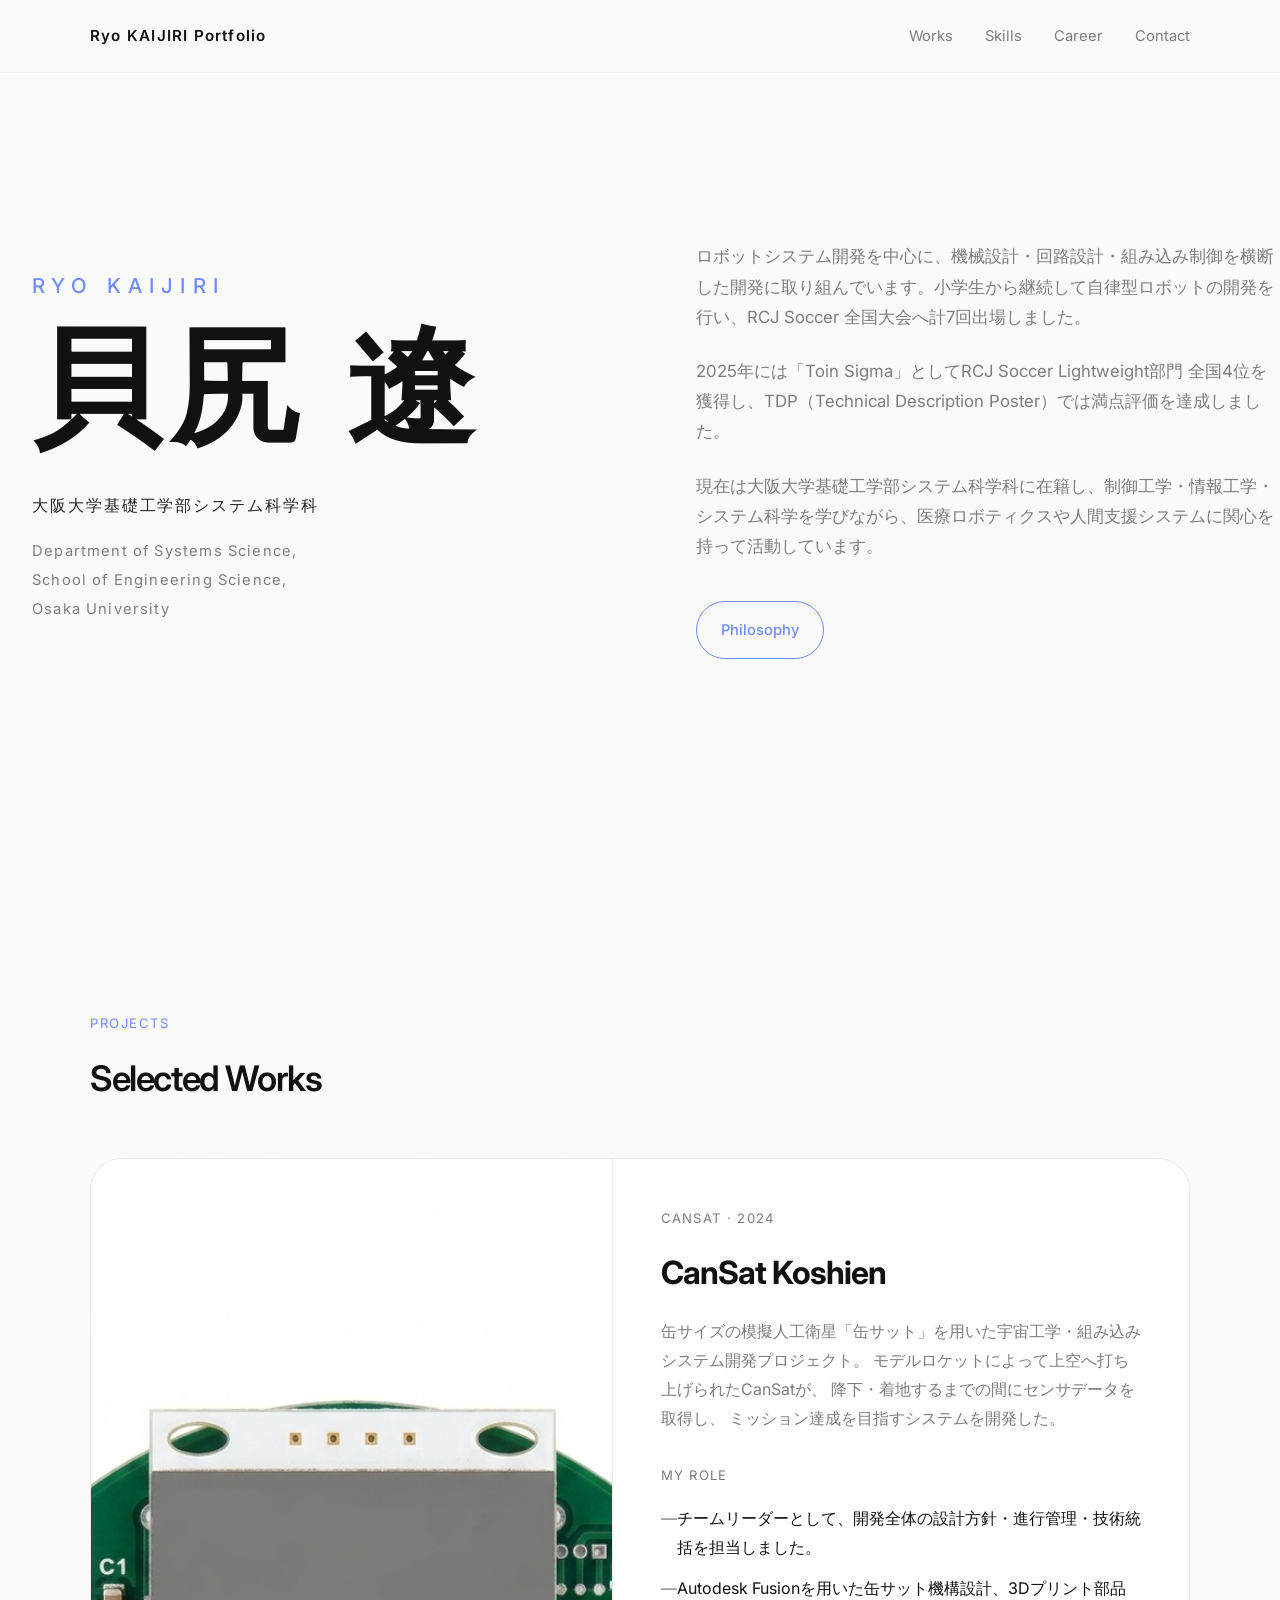
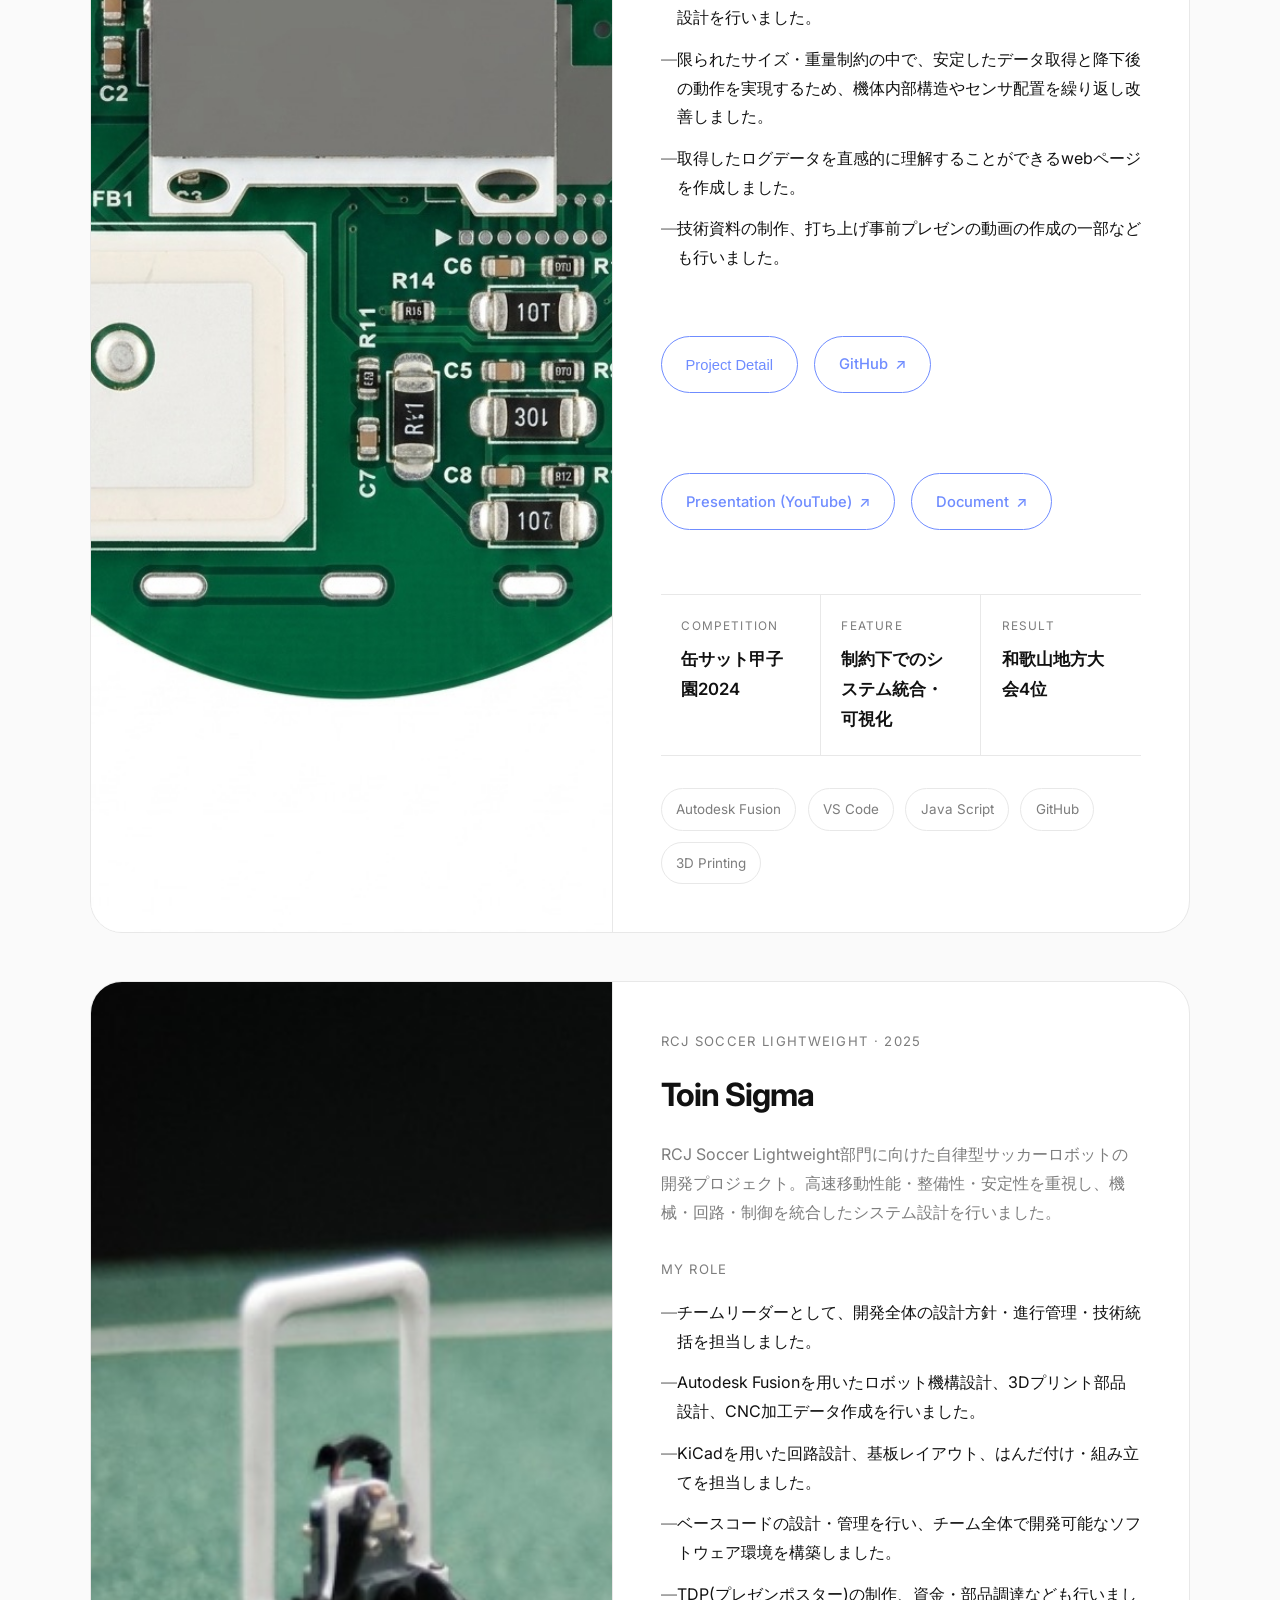
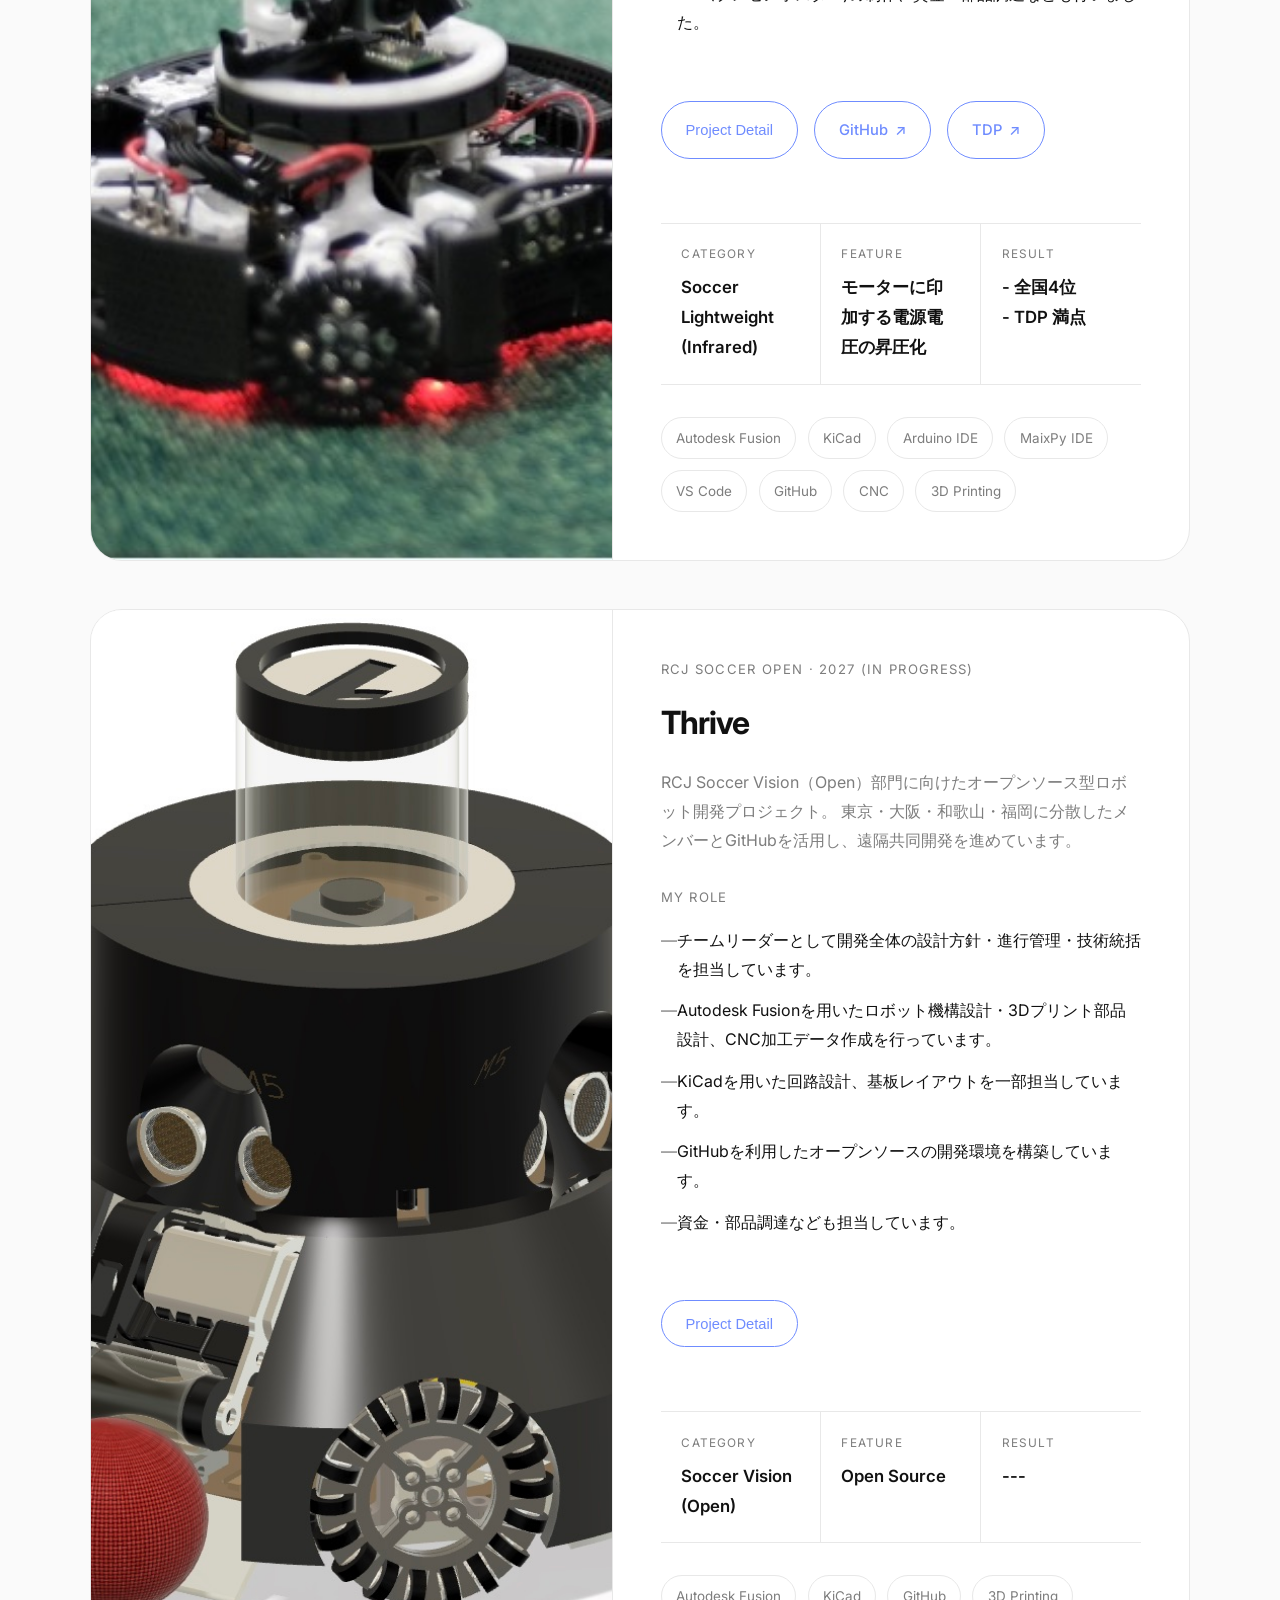
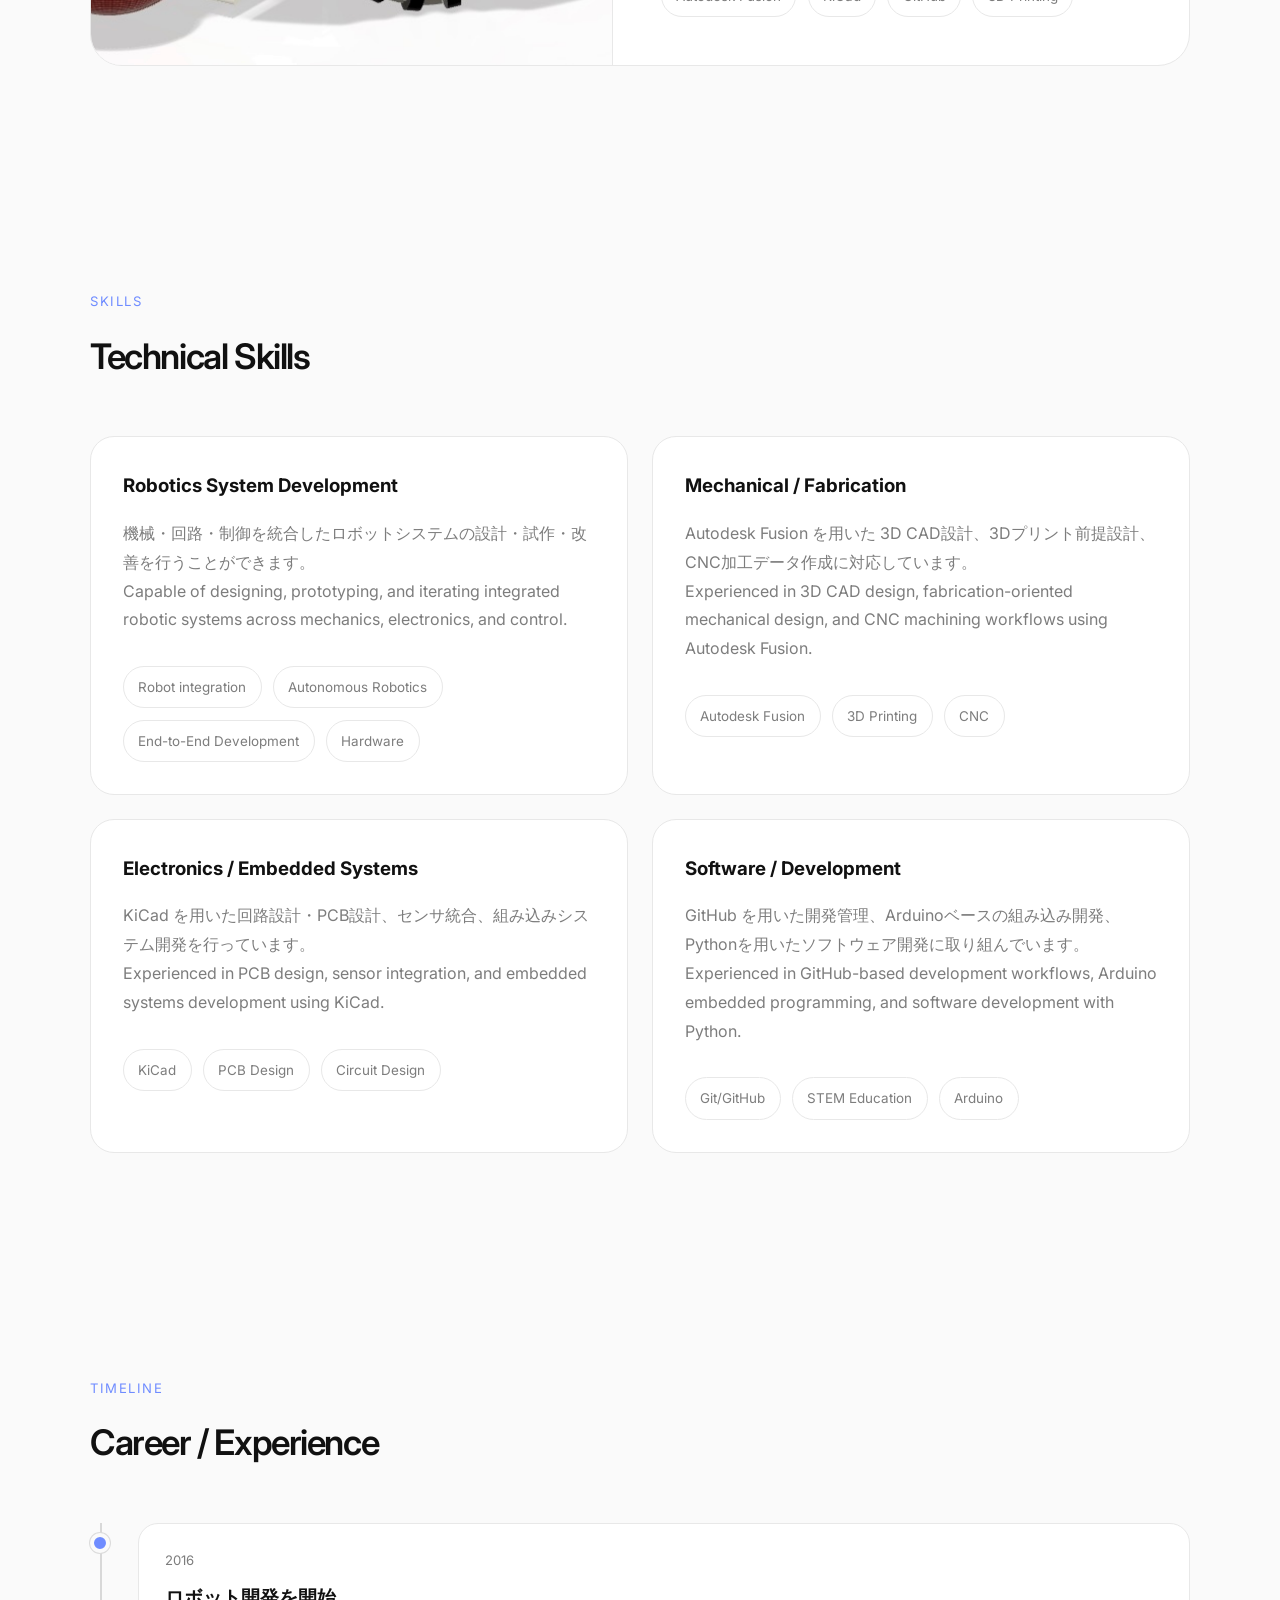
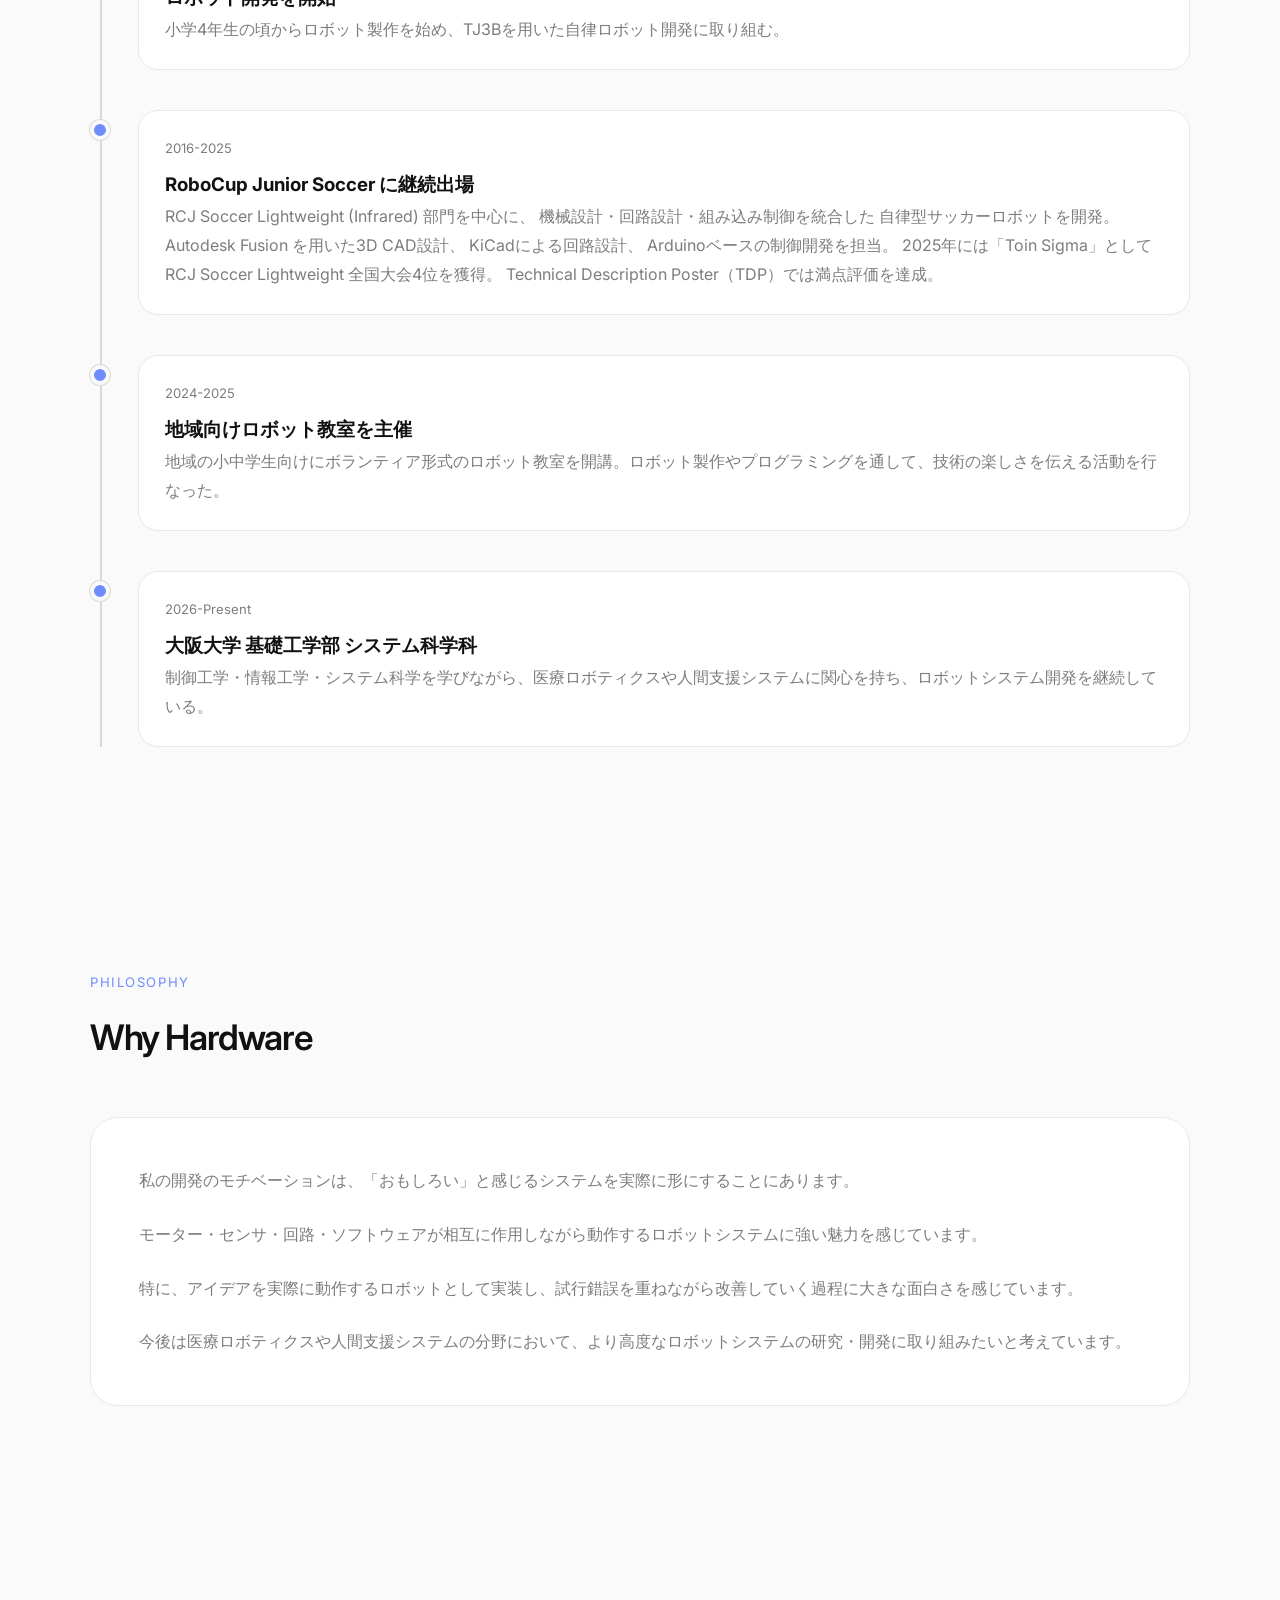
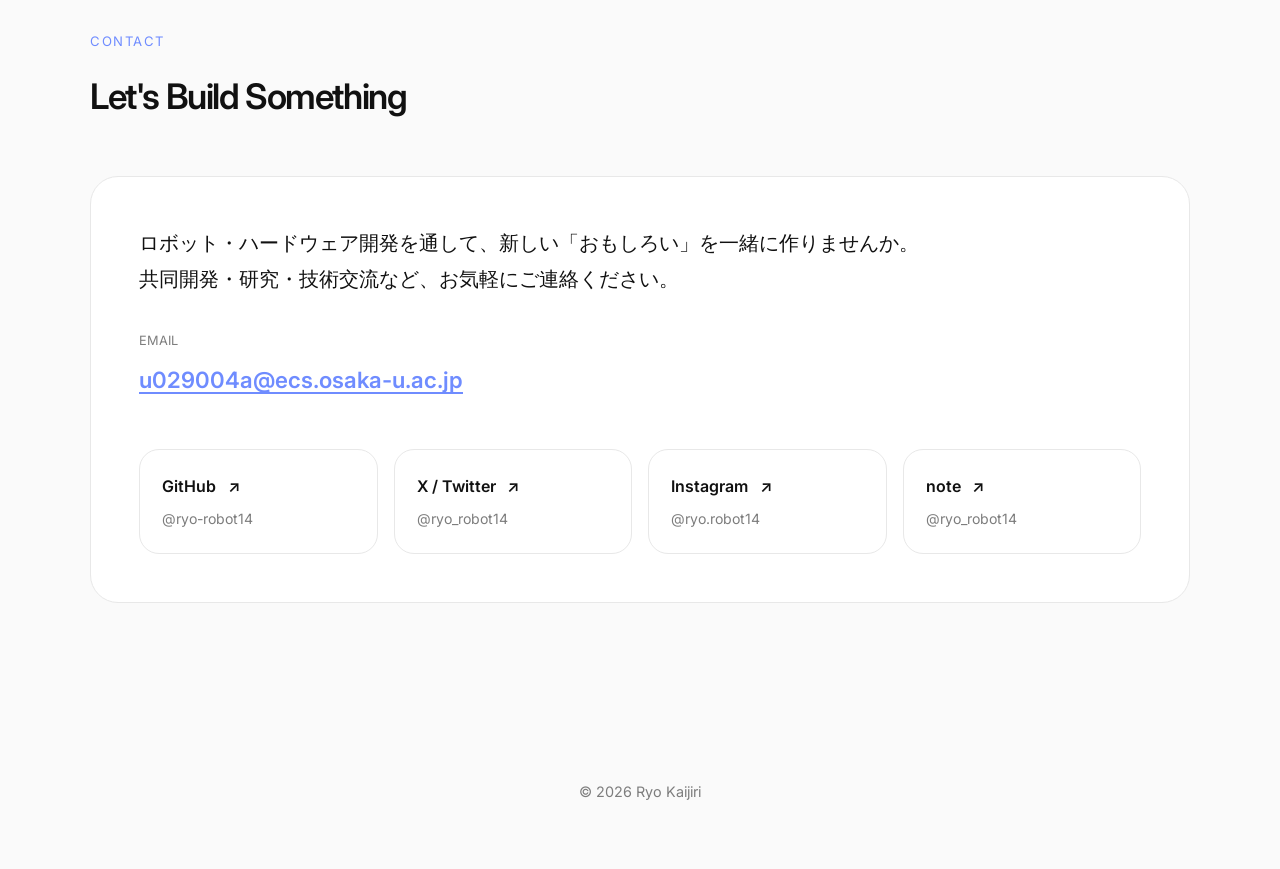
==== index.html @ 3370ead5 "Update" ====
<!DOCTYPE html>
<html lang="ja">
<head>
<meta charset="UTF-8">
<meta name="viewport" content="width=device-width, initial-scale=1.0">

<title>Ryo Kaijiri Portfolio</title>

<link rel="preconnect" href="https://fonts.googleapis.com">
<link rel="preconnect" href="https://fonts.gstatic.com" crossorigin>

<link href="https://fonts.googleapis.com/css2?family=Inter:wght@300;400;500;600;700&display=swap" rel="stylesheet">

<style>

*{
    margin:0;
    padding:0;
    box-sizing:border-box;
}

:root{
    --bg:#fafafa;
    --card:#ffffff;
    --text:#111111;
    --muted:#7d7d7d;
    --line:#e8e8e8;
    --accent:#6f8cff;
}

html{
    scroll-behavior:smooth;
}

body{
    background:var(--bg);
    color:var(--text);
    font-family:'Inter',sans-serif;
    line-height:1.8;
    -webkit-font-smoothing:antialiased;
}

.container{
    width:min(1100px,90%);
    margin:auto;
}

nav{
    position:fixed;
    top:0;
    width:100%;
    background:rgba(250,250,250,0.88);
    backdrop-filter:blur(12px);
    border-bottom:1px solid rgba(0,0,0,0.04);
    z-index:100;
}

.nav-inner{
    height:72px;
    display:flex;
    justify-content:space-between;
    align-items:center;
}

.logo{
    font-size:0.95rem;
    font-weight:600;
    letter-spacing:0.08em;
}

.nav-links{
    display:flex;
    gap:2rem;
}

.nav-links a{
    text-decoration:none;
    color:var(--muted);
    font-size:0.92rem;
    transition:0.2s;
}

.nav-links a:hover{
    color:var(--accent);
}

.hero{
    min-height:100vh;
    display:flex;
    align-items:center;
}

.hero-grid{
    width:100%;
    display:grid;
    grid-template-columns:1fr 1fr;
    gap:7rem;
    align-items:center;
}

.hero-left{
    display:flex;
    flex-direction:column;
    justify-content:center;
    padding-left:2rem;
}

.hero-left h1{
    font-size:clamp(4rem,10vw,8rem);
    line-height:1.05;
    letter-spacing:-0.06em;
    margin-bottom:2.2rem;
}

.hero-name-en{
    display:block;
    font-size:0.16em;
    font-weight:500;
    letter-spacing:0.35em;
    text-transform:uppercase;
    color:var(--accent);
    margin-bottom:1.4rem;
}

.hero-main-name{
    letter-spacing:0.08em;
}

.hero-meta{
    display:flex;
    flex-direction:column;
    gap:1rem;
}

.jp-school{
    font-weight:500;
    color:#222;
    letter-spacing:0.12em;
    line-height:2;
}

.en-school{
    color:var(--muted);
    font-size:0.92rem;
    line-height:2;
    letter-spacing:0.08em;
}

.hero-right{
    color:var(--muted);
    font-size:1.05rem;
}

.hero-right p{
    margin-bottom:1.5rem;
}

.detail-button{
    display:inline-flex;
    align-items:center;
    justify-content:center;

    margin-top:1rem;

    padding:0.9rem 1.5rem;

    border:1px solid var(--accent);
    border-radius:999px;

    color:var(--accent);
    text-decoration:none;
    font-size:0.92rem;
    font-weight:500;

    transition:0.25s;
}

.detail-button:hover{
    background:var(--accent);
    color:white;
    transform:translateY(-2px);
}

section{
    padding:7rem 0;
}

.section-head{
    margin-bottom:3rem;
}

.section-label{
    font-size:0.82rem;
    color:var(--accent);
    letter-spacing:0.12em;
    text-transform:uppercase;
    margin-bottom:0.7rem;
}

.section-title{
    font-size:2.2rem;
    font-weight:600;
    letter-spacing:-0.04em;
}

.projects{
    display:flex;
    flex-direction:column;
    gap:3rem;
}

.project{
    display:grid;
    grid-template-columns:0.95fr 1.05fr;
    background:#fff;
    border:1px solid var(--line);
    border-radius:32px;
    overflow:hidden;
}

.project-image{
    position:relative;
    overflow:hidden;
    min-height:500px;
    background:#f1f1f1;
    border-right:1px solid var(--line);
}

.project-slide{
    position:absolute;
    width:100%;
    height:100%;
    object-fit:cover;
    opacity:0;
    transition:opacity 1s ease;
}

.project-slide.active{
    opacity:1;
}

.project-body{
    padding:3rem;
}

.project-meta{
    font-size:0.82rem;
    color:var(--muted);
    letter-spacing:0.1em;
    text-transform:uppercase;
    margin-bottom:0.8rem;
}

.project h3{
    font-size:2rem;
    margin-bottom:1rem;
    letter-spacing:-0.03em;
}

.project-description{
    color:var(--muted);
    margin-bottom:2rem;
}

.role-title{
    font-size:0.82rem;
    color:var(--muted);
    letter-spacing:0.1em;
    text-transform:uppercase;
    margin-bottom:1rem;
}

.role-list{
    display:flex;
    flex-direction:column;
    gap:0.8rem;
    margin-bottom:1rem;
}

.role-item{
    padding-left:1rem;
    position:relative;
}

.role-item::before{
    content:"—";
    position:absolute;
    left:0;
    color:var(--muted);
}

.project-info{
    display:grid;
    grid-template-columns:repeat(3,1fr);
    border-top:1px solid var(--line);
    border-bottom:1px solid var(--line);
    margin-bottom:2rem;
}

.info-item{
    padding:1.3rem;
    border-right:1px solid var(--line);
}

.info-item:last-child{
    border-right:none;
}

.info-label{
    font-size:0.74rem;
    color:var(--muted);
    letter-spacing:0.1em;
    text-transform:uppercase;
    margin-bottom:0.4rem;
}

.info-value{
    font-size:1.05rem;
    font-weight:600;
}

.tags{
    display:flex;
    flex-wrap:wrap;
    gap:0.7rem;
}

.tag{
    border:1px solid var(--line);
    padding:0.5rem 0.9rem;
    border-radius:999px;
    font-size:0.84rem;
    color:var(--muted);
    transition:0.2s;
}

.tag:hover{
    border-color:var(--accent);
    color:var(--accent);
}

.read-more-button{
    display:inline-flex;
    align-items:center;
    justify-content:center;

    margin-top:2rem;

    padding:0.9rem 1.5rem;

    border:1px solid var(--accent);
    border-radius:999px;

    background:transparent;
    color:var(--accent);

    text-decoration:none;
    font-size:0.92rem;
    font-weight:500;

    cursor:pointer;

    transition:0.25s;

    margin-bottom:2rem;
}

.read-more-button:hover{
    background:var(--accent);
    color:white;
    transform:translateY(-2px);
}

.project-buttons{
    display:flex;
    gap:1rem;
    flex-wrap:wrap;

    margin-top:2rem;
    margin-bottom:2rem;
}

.external-link-button{
    display:inline-flex;
    align-items:center;
    justify-content:center;

    margin-top:2rem;

    padding:0.9rem 1.5rem;

    border:1px solid var(--accent);
    border-radius:999px;

    background:transparent;
    color:var(--accent);

    text-decoration:none;
    font-size:0.92rem;
    font-weight:500;

    cursor:pointer;

    transition:0.25s;

    margin-bottom:2rem;
}

.external-link-button:hover{
    background:var(--accent);
    color:white;
    transform:translateY(-2px);
}

.external-icon{
    margin-left:0.45rem;

    font-size:1em;

    font-weight:2000;

    display:inline-block;
}

.project-detail{

    margin-top:2rem;

    padding-top:2rem;

    border-top:1px solid var(--line);

    display:none;

    flex-direction:column;
    gap:1.2rem;

    color:var(--muted);
}

.project-detail.active{
    display:flex;
}

.project-detail h4{
    color:var(--text);
    font-size:1rem;
    letter-spacing:0.04em;
}
.skills{
    display:grid;
    grid-template-columns:repeat(2,1fr);
    gap:1.5rem;
}

.skill-card{
    background:#fff;
    border:1px solid var(--line);
    border-radius:24px;
    padding:2rem;
}

.skill-card h3{
    margin-bottom:1rem;
}

.skill-list{
    display:flex;
    flex-wrap:wrap;
    gap:0.7rem;
}

.timeline{
    position:relative;
    display:flex;
    flex-direction:column;
    gap:2.5rem;
    padding-left:3rem;
}

.timeline-line{
    position:absolute;
    left:10px;
    top:0;
    width:2px;
    height:100%;
    background:#d8d8d8;
}

.timeline-item{
    position:relative;
}

.timeline-dot{
    position:absolute;
    left:-3rem;
    top:10px;
    width:20px;
    height:20px;
    border-radius:50%;
    background:var(--accent);
    border:4px solid #fafafa;
    box-shadow:0 0 0 1px #dcdcdc;
}

.timeline-content{
    background:#fff;
    border:1px solid var(--line);
    border-radius:20px;
    padding:1.6rem;
}

.timeline-year{
    color:var(--muted);
    font-size:0.82rem;
    margin-bottom:0.5rem;
}

.timeline-content p{
    color:var(--muted);
}

.thought-box{
    background:#fff;
    border:1px solid var(--line);
    border-radius:28px;
    padding:3rem;
    color:var(--muted);
    display:flex;
    flex-direction:column;
    gap:1.5rem;
    font-size:1.03rem;
}

.contact-box{
    background:#fff;
    border:1px solid var(--line);
    border-radius:28px;
    padding:3rem;
}

.contact-message{
    font-size:1.25rem;
    margin-bottom:2rem;
}

.email-label{
    font-size:0.8rem;
    color:var(--muted);
    text-transform:uppercase;
    margin-bottom:0.5rem;
}

.email-address{
    font-size:1.4rem;
    font-weight:600;
    margin-bottom:3rem;
}

.links{
    display:grid;
    grid-template-columns:repeat(4,1fr);
    gap:1rem;
}

.link{
    border:1px solid var(--line);
    border-radius:20px;
    padding:1.4rem;
    text-decoration:none;
    color:var(--text);
    transition:0.2s;
}

.link:hover{
    transform:translateY(-3px);
    border-color:var(--accent);
}

.link-name{
    font-weight:600;
    margin-bottom:0.3rem;
}

.link-handle{
    color:var(--muted);
    font-size:0.88rem;
}

footer{
    padding:4rem 0;
    text-align:center;
    color:var(--muted);
    font-size:0.9rem;
}

@media(max-width:900px){

    .hero-grid,
    .project,
    .links{
        grid-template-columns:1fr;
    }

    .project-image{
        border-right:none;
        border-bottom:1px solid var(--line);
        min-height:260px;
    }

    .project-info{
        grid-template-columns:1fr;
    }

    .info-item{
        border-right:none;
        border-bottom:1px solid var(--line);
    }

    .info-item:last-child{
        border-bottom:none;
    }

    .hero-left{
        padding-left:0;
    }
}

@media(max-width:640px){

    .nav-links{
        display:none;
    }

    .hero{
        padding-top:4rem;
    }

    .hero h1{
        font-size:4rem;
    }

    .project-body,
    .contact-box,
    .thought-box{
        padding:2rem;
    }
}

</style>
</head>

<body>

<nav>

    <div class="container nav-inner">

        <div class="logo">
            Ryo KAIJIRI Portfolio
        </div>

        <div class="nav-links">
            <a href="#works">Works</a>
            <a href="#skills">Skills</a>
            <a href="#career">Career</a>
            <a href="#contact">Contact</a>
        </div>

    </div>

</nav>

<header class="hero">

    <div class="container hero-grid">

        <div class="hero-left">

            <h1>
                <span class="hero-name-en">Ryo KAIJIRI</span>

                <span class="hero-main-name">
                    貝尻 遼
                </span>
            </h1>

            <div class="hero-meta">

                <div class="jp-school">
                    大阪大学基礎工学部システム科学科
                </div>

                <div class="en-school">
                    Department of Systems Science,<br>
                    School of Engineering Science,<br>
                    Osaka University
                </div>

            </div>

        </div>

        <div class="hero-right">

            <p>
                ロボットシステム開発を中心に、機械設計・回路設計・組み込み制御を横断した開発に取り組んでいます。小学生から継続して自律型ロボットの開発を行い、RCJ Soccer 全国大会へ計7回出場しました。
            </p>

            <p>
                2025年には「Toin Sigma」としてRCJ Soccer Lightweight部門 全国4位を獲得し、TDP（Technical Description Poster）では満点評価を達成しました。
            </p>

            <p>
                現在は大阪大学基礎工学部システム科学科に在籍し、制御工学・情報工学・システム科学を学びながら、医療ロボティクスや人間支援システムに関心を持って活動しています。
            </p>

            <a href="#hardware-thought" class="detail-button">
                Philosophy
            </a>

        </div>

    </div>

</header>

</body>
</html>
<section id="works">

    <div class="container">

        <div class="section-head">
            <div class="section-label">Projects</div>
            <h2 class="section-title">Selected Works</h2>
        </div>

        <div class="projects">

            <article class="project">

                <div class="project-image">

                    <img src="images/cansat-1.jpeg" alt="attacker robot" class="project-slide active">
                    <img src="images/cansat-2.jpeg" alt="3DCAD robot" class="project-slide">
                    <img src="images/cansat-3.jpeg" alt="EDA モーター電源昇圧基板" class="project-slide">

                </div>

                <div class="project-body">

                    <div class="project-meta">
                        CanSat · 2024
                    </div>

                    <h3>CanSat Koshien</h3>

                    <p class="project-description">
                        缶サイズの模擬人工衛星「缶サット」を用いた宇宙工学・組み込みシステム開発プロジェクト。
                        モデルロケットによって上空へ打ち上げられたCanSatが、 降下・着地するまでの間にセンサデータを取得し、 ミッション達成を目指すシステムを開発した。
                    </p>

                    <div class="role-title">My Role</div>

                    <div class="role-list">

                        <div class="role-item">
                            チームリーダーとして、開発全体の設計方針・進行管理・技術統括を担当しました。
                        </div>

                        <div class="role-item">
                            Autodesk Fusionを用いた缶サット機構設計、3Dプリント部品設計を行いました。
                        </div>

                        <div class="role-item">
                            限られたサイズ・重量制約の中で、安定したデータ取得と降下後の動作を実現するため、機体内部構造やセンサ配置を繰り返し改善しました。
                        </div>

                        <div class="role-item">
                            取得したログデータを直感的に理解することができるwebページを作成しました。
                        </div>

                        <div class="role-item">
                            技術資料の制作、打ち上げ事前プレゼンの動画の作成の一部なども行いました。
                        </div>
                    </div>

                    <div class="project-buttons">

                        <button class="read-more-button">
                            Project Detail
                        </button>
                    
                        <a 
                            href="https://github.com/ryo-robot14/Cansat-2024"
                            target="_blank"
                            class="external-link-button"
                        >
                            GitHub
                            <span class="external-icon">↗</span>
                        </a>
                        
                        <a 
                            href="https://www.youtube.com/watch?v=42VSqV2UvwE"
                            target="_blank"
                            class="external-link-button"
                        >
                            Presentation (YouTube)
                            <span class="external-icon">↗</span>
                        </a>

                        <a 
                            href="https://wakayama-space.org/wp-content/uploads/2024/08/缶サット甲子園2024和歌山地方大会ミッション概要資料01_和歌山県立桐蔭高等学校.pdf"
                            target="_blank"
                            class="external-link-button"
                        >
                            Document
                            <span class="external-icon">↗</span>
                        </a>
                    
                    </div>

                    <div class="project-detail">

                        <h4>Project Detail</h4>

                        <p>
                            私たちのチームは、大規模災害発生時、孤立地域にいる被災者の状況を一元的に把握できるシステムを缶サットを通じて実装しました。
                        </p>

                        <p>
                            缶サットのサイズや重量の制約が多く機体内部のレイアウトの最適化が課題となった。
                            1度の打ち上げで散布できる子機数を増やすことと安全な速度で降下すること、センサ誤動作を抑えることを実現するため、缶サットやパラシュートの設計を繰り返し検討しました。
                        </p>

                        <p>
                            取得したGPSデータとテキストデータの解析と直感的に把握できるように可視化を行いました。
                        </p>
                        <p></p><p></p>

                    </div>

                    <div class="project-info">

                        <div class="info-item">
                            <div class="info-label">Competition</div>
                            <div class="info-value">缶サット甲子園2024
                            </div>
                        </div>

                        <div class="info-item">
                            <div class="info-label">Feature</div>
                            <div class="info-value">制約下でのシステム統合・可視化</div>
                        </div>

                        <div class="info-item">
                            <div class="info-label">Result</div>
                            <div class="info-value">和歌山地方大会4位</div>
                        </div>

                    </div>

                    <div class="tags">
                        <span class="tag">Autodesk Fusion</span>
                        <span class="tag">VS Code</span>
                        <span class="tag">Java Script</span>
                        <span class="tag">GitHub</span>
                        <span class="tag">3D Printing</span>
                    </div>

                </div>

            </article>

            <article class="project">

                <div class="project-image">

                    <img src="images/toinsigma-1.jpeg" alt="attacker robot" class="project-slide active">
                    <img src="images/toinsigma-2.jpeg" alt="3DCAD robot" class="project-slide">
                    <img src="images/toinsigma-3.jpeg" alt="EDA モーター電源昇圧基板" class="project-slide">

                </div>

                <div class="project-body">

                    <div class="project-meta">
                        RCJ Soccer Lightweight · 2025
                    </div>

                    <h3>Toin Sigma</h3>

                    <p class="project-description">
                        RCJ Soccer Lightweight部門に向けた自律型サッカーロボットの開発プロジェクト。高速移動性能・整備性・安定性を重視し、機械・回路・制御を統合したシステム設計を行いました。
                    </p>

                    <div class="role-title">My Role</div>

                    <div class="role-list">

                        <div class="role-item">
                            チームリーダーとして、開発全体の設計方針・進行管理・技術統括を担当しました。
                        </div>

                        <div class="role-item">
                            Autodesk Fusionを用いたロボット機構設計、3Dプリント部品設計、CNC加工データ作成を行いました。
                        </div>

                        <div class="role-item">
                            KiCadを用いた回路設計、基板レイアウト、はんだ付け・組み立てを担当しました。
                        </div>

                        <div class="role-item">
                            ベースコードの設計・管理を行い、チーム全体で開発可能なソフトウェア環境を構築しました。
                        </div>

                        <div class="role-item">
                            TDP(プレゼンポスター)の制作、資金・部品調達なども行いました。
                        </div>

                    </div>

                    <div class="project-buttons">

                        <button class="read-more-button">
                            Project Detail
                        </button>
                    
                        <a 
                            href="https://github.com/ryo-robot14/RCJ_ToinSigma_2025"
                            target="_blank"
                            class="external-link-button"
                        >
                            GitHub
                            <span class="external-icon">↗</span>
                        </a>

                        <a 
                            href="https://drive.google.com/file/d/1pyOgRTowap8eo4kuPD2dA_Ya8BPNcquK/view?usp=sharing"
                            target="_blank"
                            class="external-link-button"
                        >
                            TDP
                            <span class="external-icon">↗</span>
                        </a>
                    
                    </div>

                    <div class="project-detail">

                        <h4>Project Detail</h4>

                        <p>
                            高速移動時の加速性能向上を目的として、モーター駆動用電源の昇圧システムを設計・実装しました。
                        </p>

                        <p>
                            発熱・重量増加・スペース制約など複数の課題に対して、基板レイアウトや内部構造を繰り返し最適化しました。
                        </p>

                        <p>
                            最終版までに5回以上の全面設計変更を行い、実機検証を繰り返しながらセンサ配置や重量バランスを改善しました。
                        </p>
                        <p></p><p></p>

                    </div>

                    <div class="project-info">

                        <div class="info-item">
                            <div class="info-label">Category</div>
                            <div class="info-value">Soccer Lightweight (Infrared)
                            </div>
                        </div>

                        <div class="info-item">
                            <div class="info-label">feature</div>
                            <div class="info-value">モーターに印加する電源電圧の昇圧化</div>
                        </div>

                        <div class="info-item">
                            <div class="info-label">Result</div>
                            <div class="info-value">- 全国4位<br>- TDP 満点</div>
                        </div>

                    </div>

                    <div class="tags">
                        <span class="tag">Autodesk Fusion</span>
                        <span class="tag">KiCad</span>
                        <span class="tag">Arduino IDE</span>
                        <span class="tag">MaixPy IDE</span>
                        <span class="tag">VS Code</span>
                        <span class="tag">GitHub</span>
                        <span class="tag">CNC</span>
                        <span class="tag">3D Printing</span>
                    </div>

                </div>

            </article>

            <article class="project">

                <div class="project-image">

                    <img src="images/thrive-1.jpeg" alt="3DCAD robot" class="project-slide active">
                    <img src="images/thrive-2.jpeg" alt="3DCAD drribler" class="project-slide">

                </div>

                <div class="project-body">

                    <div class="project-meta">
                        RCJ Soccer Open · 2027 (In Progress)
                    </div>

                    <h3>Thrive</h3>

                    <p class="project-description">
                        RCJ Soccer Vision（Open）部門に向けたオープンソース型ロボット開発プロジェクト。
                        東京・大阪・和歌山・福岡に分散したメンバーとGitHubを活用し、遠隔共同開発を進めています。
                    </p>

                    <div class="role-title">My Role</div>

                    <div class="role-list">

                        <div class="role-item">
                            チームリーダーとして開発全体の設計方針・進行管理・技術統括を担当しています。
                        </div>

                        <div class="role-item">
                            Autodesk Fusionを用いたロボット機構設計・3Dプリント部品設計、CNC加工データ作成を行っています。
                        </div>

                        <div class="role-item">
                            KiCadを用いた回路設計、基板レイアウトを一部担当しています。
                        </div>

                        <div class="role-item">
                            GitHubを利用したオープンソースの開発環境を構築しています。
                        </div>

                        <div class="role-item">
                            資金・部品調達なども担当しています。
                        </div>

                    </div>

                    <div class="project-buttons">

                        <button class="read-more-button">
                            Project Detail
                        </button>
                    
                    </div>

                    <div class="project-detail">

                        <h4>Project Detail</h4>

                        <p>
                            機械設計・回路設計・ソフトウェアを横断し、拡張性と共有性を重視したロボットシステムの構築に取り組んでいます。
                        </p>

                        <p>
                            未だかつて誰も搭載したことのない機能の搭載に取り組んでいます。
                        </p>

                        <p>
                            また、オープンソース開発を前提とし、設計データやソフトウェアの共有を重視しています。
                        </p>
                        <p></p><p></p>

                    </div>

                    <div class="project-info">

                        <div class="info-item">
                            <div class="info-label">Category</div>
                            <div class="info-value">Soccer Vision (Open)</div>
                        </div>

                        <div class="info-item">
                            <div class="info-label">feature</div>
                            <div class="info-value">Open Source</div>
                        </div>

                        <div class="info-item">
                            <div class="info-label">Result</div>
                            <div class="info-value">---</div>
                        </div>

                    </div>

                    <div class="tags">
                        <span class="tag">Autodesk Fusion</span>
                        <span class="tag">KiCad</span>
                        <span class="tag">GitHub</span>
                        <span class="tag">3D Printing</span>
                    </div>

                </div>

            </article>

        </div>

    </div>

</section>

<section id="skills">

    <div class="container">

        <div class="section-head">
            <div class="section-label">Skills</div>
            <h2 class="section-title">Technical Skills</h2>
        </div>

        <div class="skills">

            <div class="skill-card">

                <h3>Robotics System Development</h3>

                <div  class="project-description">
                    <p>
                        機械・回路・制御を統合したロボットシステムの設計・試作・改善を行うことができます。
                        <br>
                        Capable of designing, prototyping, and iterating integrated robotic systems across mechanics, electronics, and control.
                    </p>
                </div>
                
                <div class="skill-list">
                    <span class="tag">Robot integration</span>
                    <span class="tag">Autonomous Robotics</span>
                    <span class="tag">End-to-End Development</span>
                    <span class="tag">Hardware</span>
                </div>

            </div>

            <div class="skill-card">

                <h3>Mechanical / Fabrication</h3>

                <div  class="project-description">
                    <p>
                        Autodesk Fusion を用いた 3D CAD設計、3Dプリント前提設計、CNC加工データ作成に対応しています。
                        <br>
                        Experienced in 3D CAD design, fabrication-oriented mechanical design, and CNC machining workflows using Autodesk Fusion.
                    </p>
                </div>

                <div class="skill-list">
                    <span class="tag">Autodesk Fusion</span>
                    <span class="tag">3D Printing</span>
                    <span class="tag">CNC</span>
                </div>

            </div>
            
            <div class="skill-card">

                <h3>Electronics / Embedded Systems</h3>

                <div  class="project-description">
                    <p>
                        KiCad を用いた回路設計・PCB設計、センサ統合、組み込みシステム開発を行っています。
                        <br>
                        Experienced in PCB design, sensor integration, and embedded systems development using KiCad.
                    </p>
                </div>

                <div class="skill-list">
                    <span class="tag">KiCad</span>
                    <span class="tag">PCB Design</span>
                    <span class="tag">Circuit Design</span>
                </div>

            </div>
            
            <div class="skill-card">

                <h3>Software / Development</h3>

                <div  class="project-description">
                    <p>
                        GitHub を用いた開発管理、Arduinoベースの組み込み開発、Pythonを用いたソフトウェア開発に取り組んでいます。
                        <br>
                        Experienced in GitHub-based development workflows, Arduino embedded programming, and software development with Python.
                    </p>
                </div>

                <div class="skill-list">
                    <span class="tag">Git/GitHub</span>
                    <span class="tag">STEM Education</span>
                    <span class="tag">Arduino</span>
                </div>

            </div>

        </div>

    </div>

</section>

<section id="career">

    <div class="container">

        <div class="section-head">
            <div class="section-label">Timeline</div>
            <h2 class="section-title">Career / Experience</h2>
        </div>

        <div class="timeline">

            <div class="timeline-line"></div>

            <div class="timeline-item">

                <div class="timeline-dot"></div>

                <div class="timeline-content">
                    <div class="timeline-year">2016</div>
                    <h3>ロボット開発を開始</h3>
                    <p>小学4年生の頃からロボット製作を始め、TJ3Bを用いた自律ロボット開発に取り組む。</p>
                </div>

            </div>

            <div class="timeline-item">

                <div class="timeline-dot"></div>

                <div class="timeline-content">
                    <div class="timeline-year">2016-2025</div>
                    <h3>RoboCup Junior Soccer に継続出場</h3>
                    <p> RCJ Soccer Lightweight (Infrared) 部門を中心に、 機械設計・回路設計・組み込み制御を統合した 自律型サッカーロボットを開発。
                        Autodesk Fusion を用いた3D CAD設計、 KiCadによる回路設計、 Arduinoベースの制御開発を担当。
                        2025年には「Toin Sigma」として RCJ Soccer Lightweight 全国大会4位を獲得。 Technical Description Poster（TDP）では満点評価を達成。
                    </p>
                </div>

            </div>

            <div class="timeline-item">

                <div class="timeline-dot"></div>

                <div class="timeline-content">
                    <div class="timeline-year">2024-2025</div>
                    <h3>地域向けロボット教室を主催</h3>
                    <p> 地域の小中学生向けにボランティア形式のロボット教室を開講。ロボット製作やプログラミングを通して、技術の楽しさを伝える活動を行なった。</p>
                </div>

            </div>

            <div class="timeline-item">

                <div class="timeline-dot"></div>

                <div class="timeline-content">
                    <div class="timeline-year">2026-Present</div>
                    <h3>大阪大学 基礎工学部 システム科学科</h3>
                    <p>制御工学・情報工学・システム科学を学びながら、医療ロボティクスや人間支援システムに関心を持ち、ロボットシステム開発を継続している。</p>
                </div>

            </div>

        </div>

    </div>

</section>

<section id="hardware-thought">

    <div class="container">

        <div class="section-head">
            <div class="section-label">Philosophy</div>
            <h2 class="section-title">
                Why Hardware
            </h2>
        </div>

        <div class="thought-box">

            <p>
                私の開発のモチベーションは、「おもしろい」と感じるシステムを実際に形にすることにあります。
            </p>

            <p>
                モーター・センサ・回路・ソフトウェアが相互に作用しながら動作するロボットシステムに強い魅力を感じています。
            </p>

            <p>
                特に、アイデアを実際に動作するロボットとして実装し、試行錯誤を重ねながら改善していく過程に大きな面白さを感じています。
            </p>

            <p>
                今後は医療ロボティクスや人間支援システムの分野において、より高度なロボットシステムの研究・開発に取り組みたいと考えています。
            </p>

        </div>

    </div>

</section>

<section id="contact">

    <div class="container">

        <div class="section-head">
            <div class="section-label">Contact</div>
            <h2 class="section-title">Let's Build Something</h2>
        </div>

        <div class="contact-box">

            <p class="contact-message">
                ロボット・ハードウェア開発を通して、新しい「おもしろい」を一緒に作りませんか。
                <br>
                共同開発・研究・技術交流など、お気軽にご連絡ください。
            </p>

            <div class="email-label">
                Email
            </div>

            <div class="email-address">
                <a href="mailto:u029004a@ecs.osaka-u.ac.jp">
                     u029004a@ecs.osaka-u.ac.jp
                </a>
            </div>

            <style>

                .email-address a{
                    color:#6f8cff;
                    text-decoration:underline;
                    text-underline-offset:4px;
                }

                .email-address a:hover{
                    opacity:0.75;
                }

            </style>

            <div class="links">

                <a class="link" href="https://github.com/ryo-robot14" target="_blank">

                    <div class="link-name">
                        GitHub
                        <span class="external-icon">↗</span>
                    </div>

                    <div class="link-handle">
                        @ryo-robot14
                    </div>

                </a>

                <a class="link" href="https://x.com/ryo_robot14" target="_blank">

                    <div class="link-name">
                        X / Twitter
                        <span class="external-icon">↗</span>
                    </div>

                    <div class="link-handle">
                        @ryo_robot14
                    </div>

                </a>

                <a class="link" href="https://instagram.com/ryo.robot14" target="_blank">

                    <div class="link-name">
                        Instagram
                        <span class="external-icon">↗</span>
                    </div>

                    <div class="link-handle">
                        @ryo.robot14
                    </div>

                </a>

                <a class="link" href="https://note.com/ryo_robot14" target="_blank">

                    <div class="link-name">
                        note
                        <span class="external-icon">↗</span>
                    </div>

                    <div class="link-handle">
                        @ryo_robot14
                    </div>

                </a>

            </div>

        </div>

    </div>

</section>

<footer>
    © 2026 Ryo Kaijiri
</footer>

<script>

const sliders = document.querySelectorAll('.project-image');

sliders.forEach((slider) => {

    const slides = slider.querySelectorAll('.project-slide');

    let index = 0;

    setInterval(() => {

        slides[index].classList.remove('active');

        index = (index + 1) % slides.length;

        slides[index].classList.add('active');

    }, 3500);

});

const readButtons = document.querySelectorAll('.read-more-button');

readButtons.forEach((button)=>{

    button.addEventListener('click',()=>{

        const detail =
            button.parentElement.nextElementSibling;

        detail.classList.toggle('active');

        if(detail.classList.contains('active')){
            button.textContent = 'Close';
        }else{
            button.textContent = 'Read More';
        }

    });

});

</script>
</body>
</html>
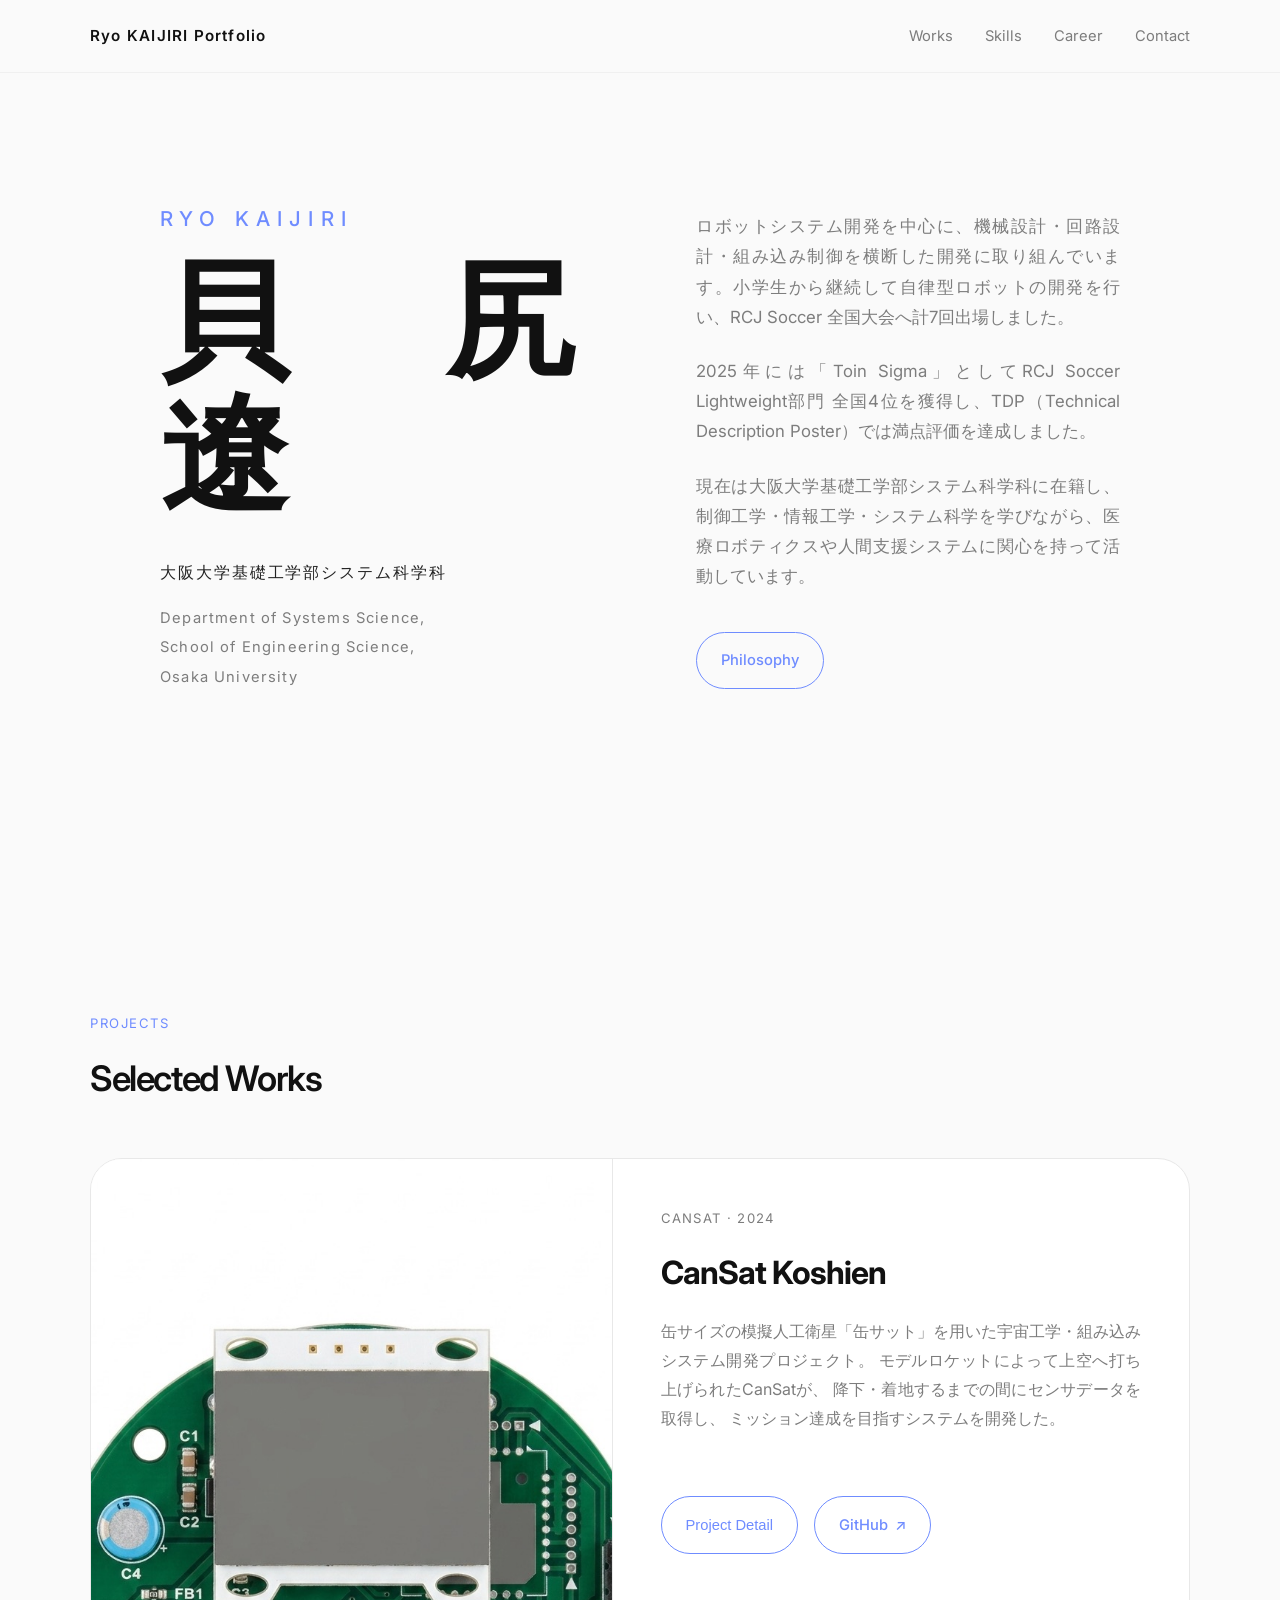
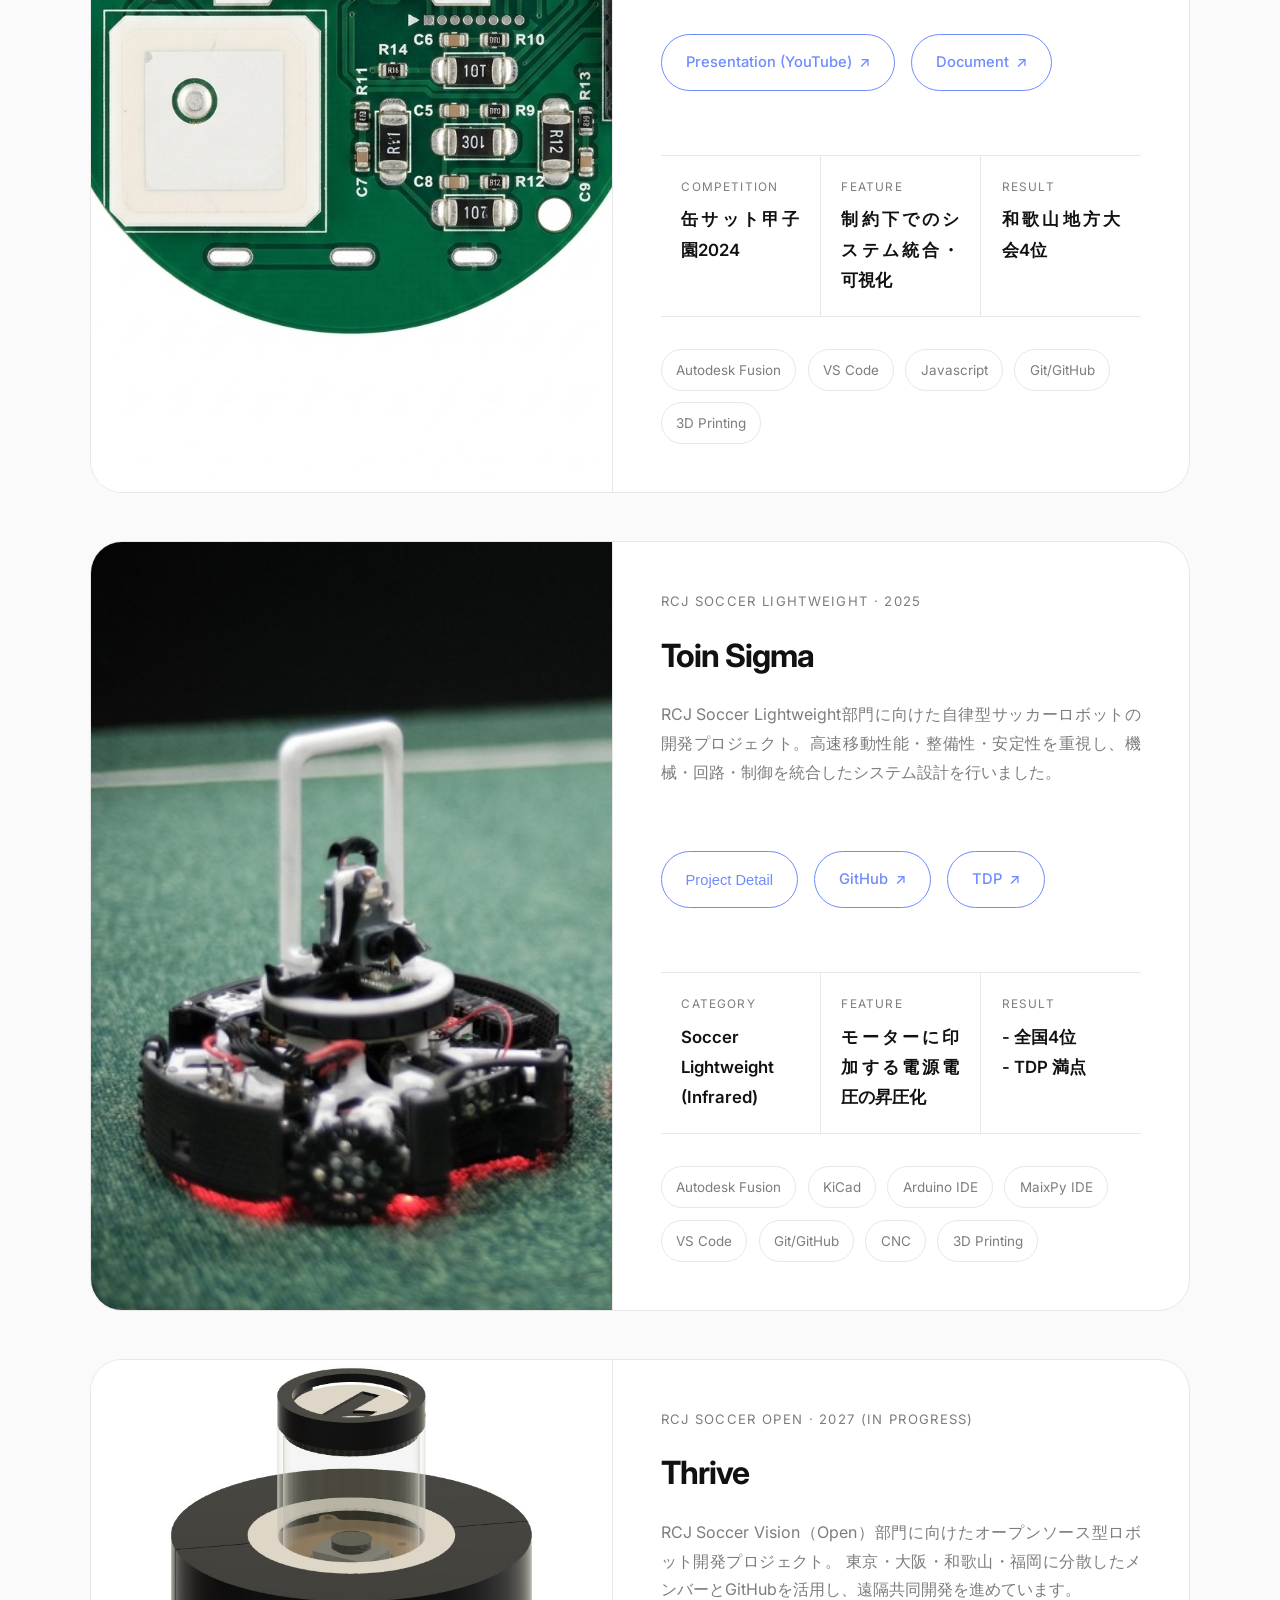
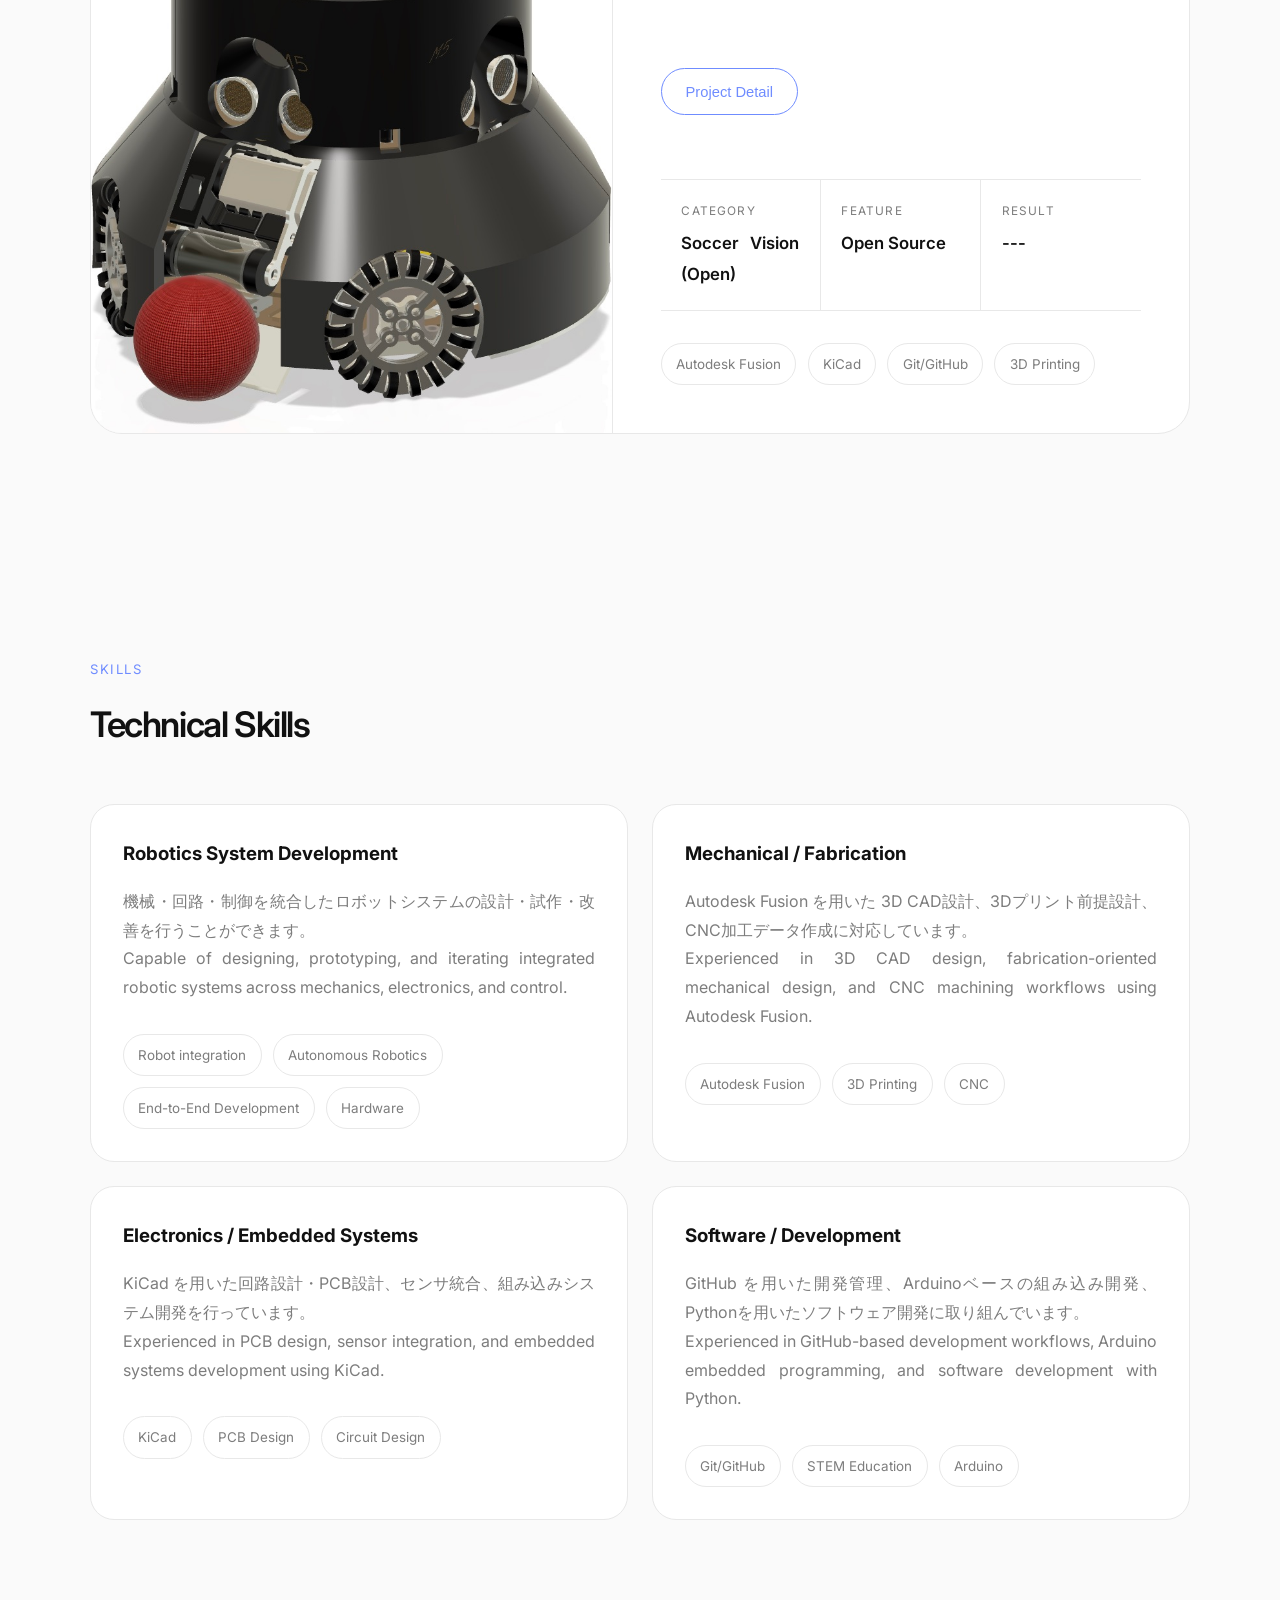
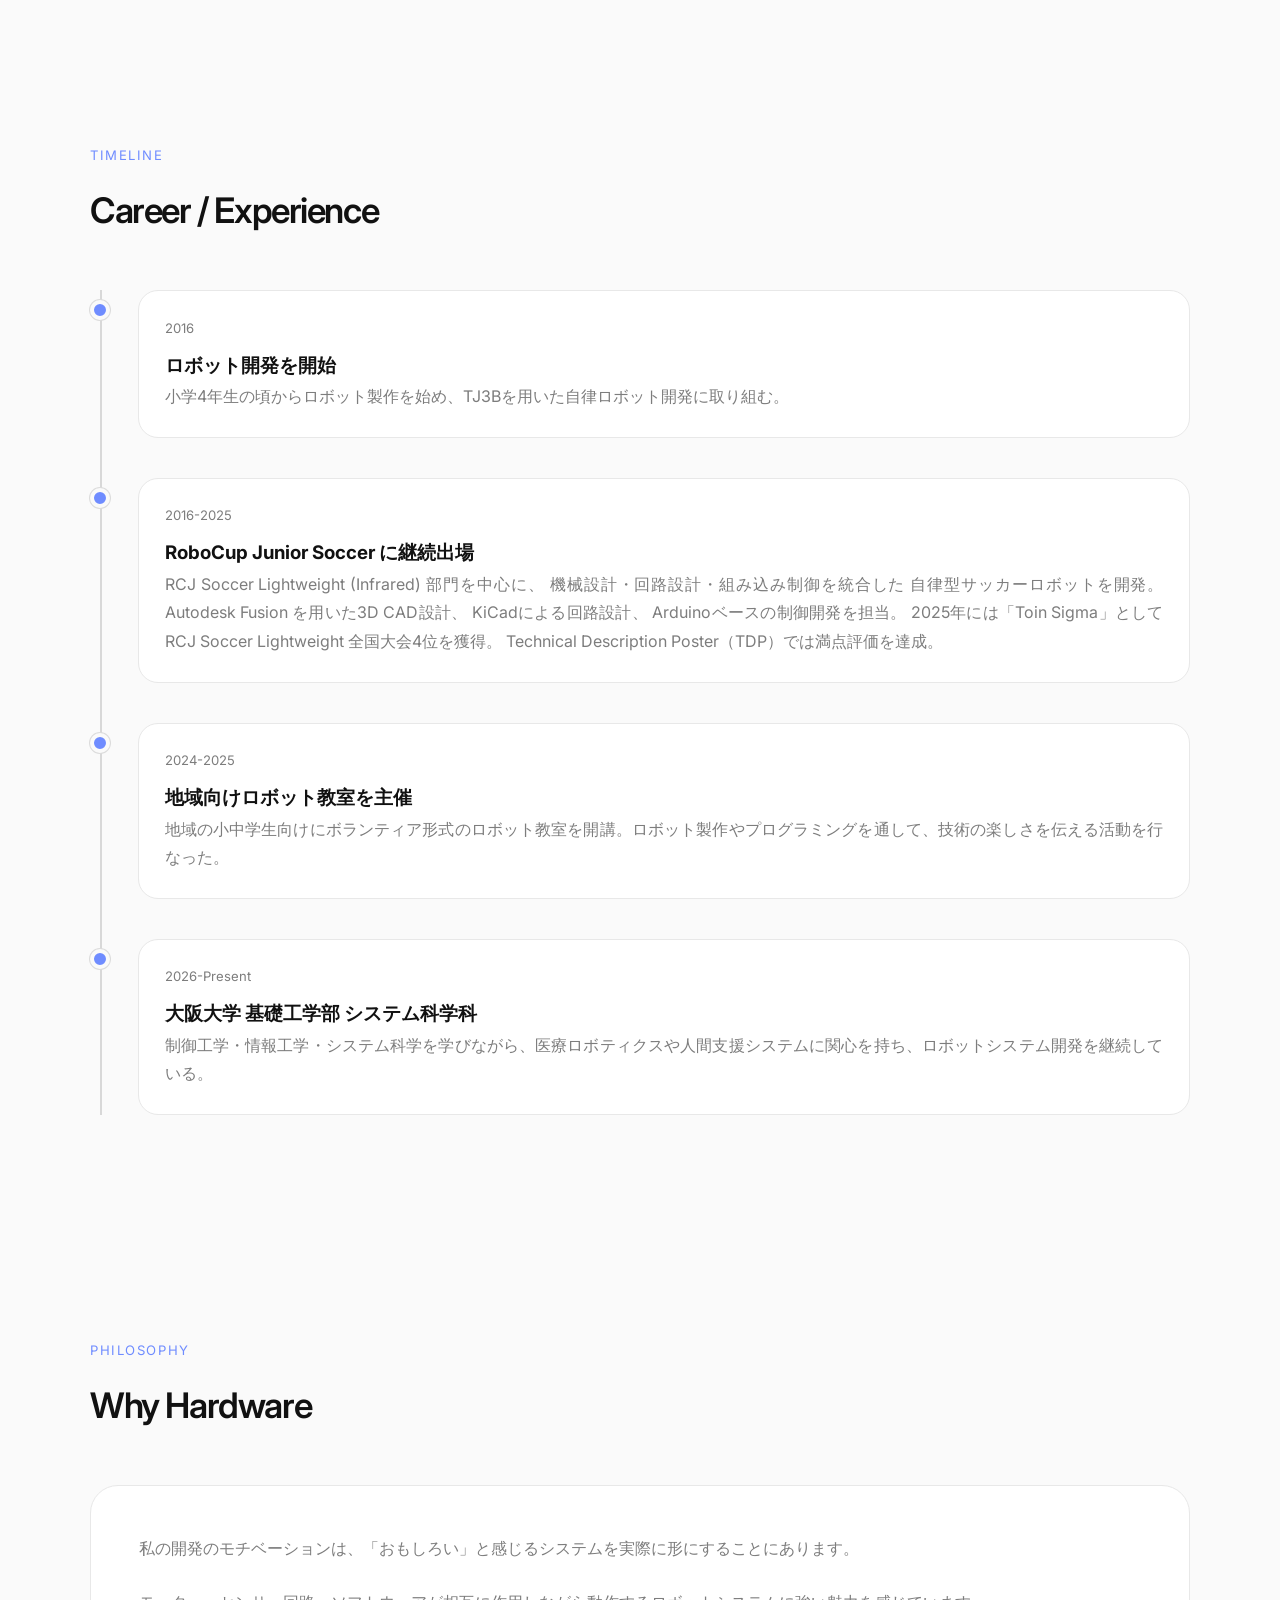
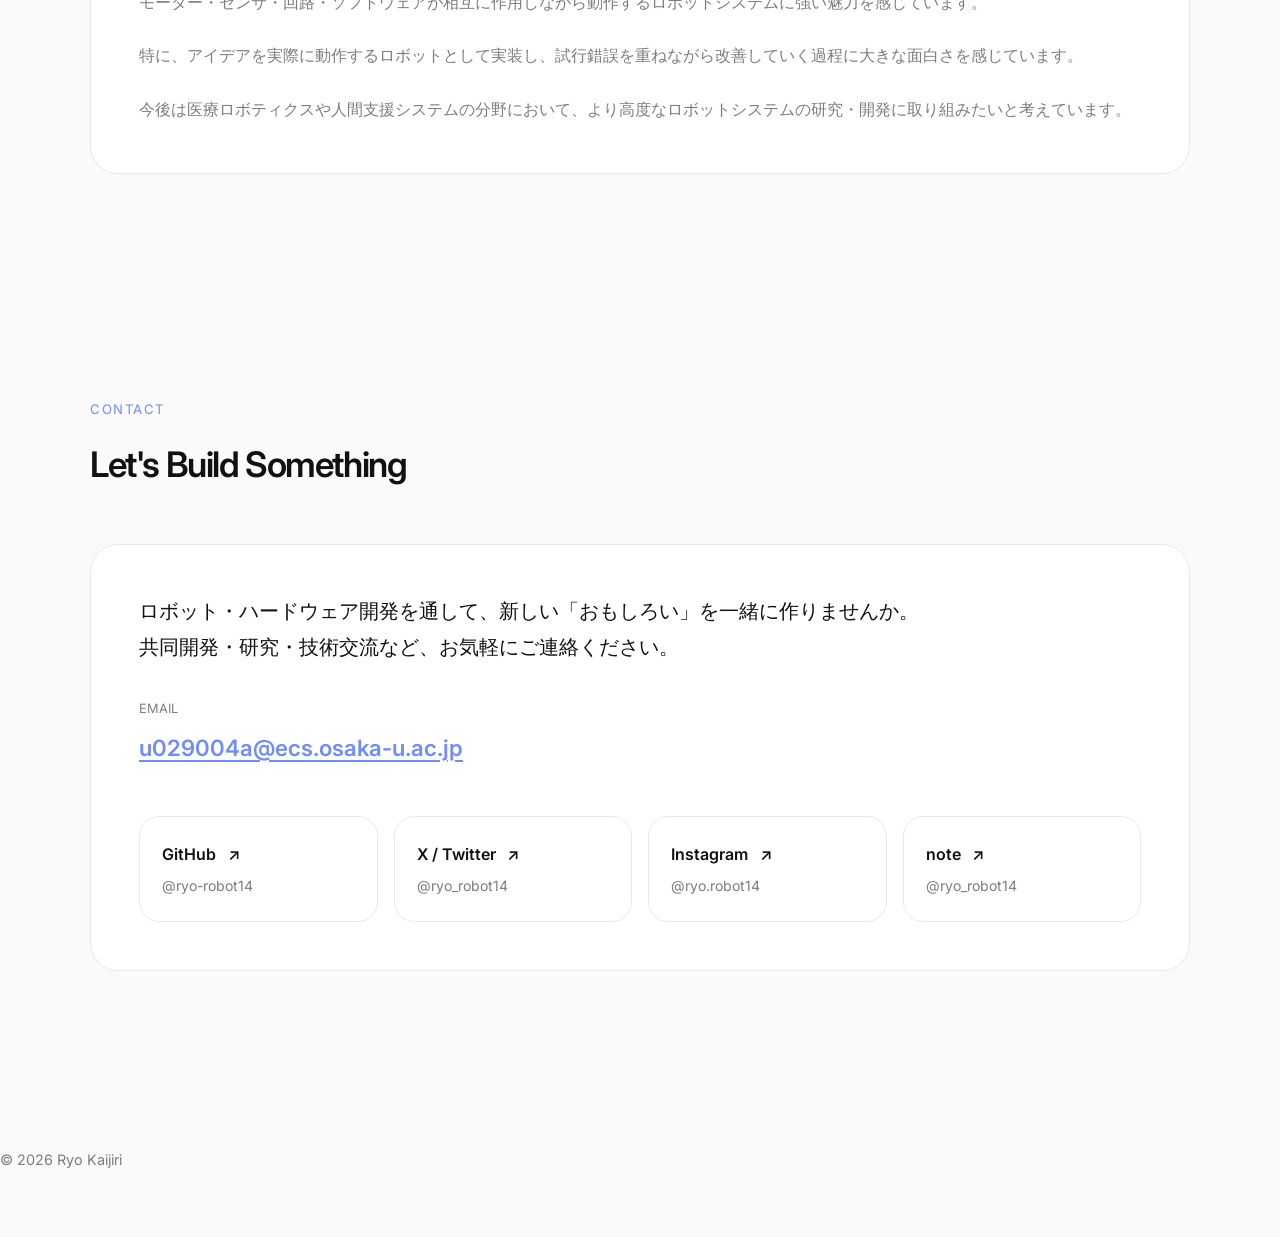
==== commit fd2c1ce6: "Update hero-margin, projectdetail" ====
--- a/index.html
+++ b/index.html
@@ -17,6 +17,10 @@
     margin:0;
     padding:0;
     box-sizing:border-box;
+}
+
+*{
+  text-align: justify !important;
 }
 
 :root{
@@ -102,7 +106,7 @@
     display:flex;
     flex-direction:column;
     justify-content:center;
-    padding-left:2rem;
+    padding-left:10rem;
 }
 
 .hero-left h1{
@@ -149,6 +153,7 @@
 .hero-right{
     color:var(--muted);
     font-size:1.05rem;
+    padding-right:10rem;
 }
 
 .hero-right p{
@@ -760,31 +765,6 @@
                         缶サイズの模擬人工衛星「缶サット」を用いた宇宙工学・組み込みシステム開発プロジェクト。
                         モデルロケットによって上空へ打ち上げられたCanSatが、 降下・着地するまでの間にセンサデータを取得し、 ミッション達成を目指すシステムを開発した。
                     </p>
-
-                    <div class="role-title">My Role</div>
-
-                    <div class="role-list">
-
-                        <div class="role-item">
-                            チームリーダーとして、開発全体の設計方針・進行管理・技術統括を担当しました。
-                        </div>
-
-                        <div class="role-item">
-                            Autodesk Fusionを用いた缶サット機構設計、3Dプリント部品設計を行いました。
-                        </div>
-
-                        <div class="role-item">
-                            限られたサイズ・重量制約の中で、安定したデータ取得と降下後の動作を実現するため、機体内部構造やセンサ配置を繰り返し改善しました。
-                        </div>
-
-                        <div class="role-item">
-                            取得したログデータを直感的に理解することができるwebページを作成しました。
-                        </div>
-
-                        <div class="role-item">
-                            技術資料の制作、打ち上げ事前プレゼンの動画の作成の一部なども行いました。
-                        </div>
-                    </div>
 
                     <div class="project-buttons">
 
@@ -822,6 +802,31 @@
                     </div>
 
                     <div class="project-detail">
+                        <h4>My Role</h4>
+
+                        <div class="role-list">
+
+                            <div class="role-item">
+                                チームリーダーとして、開発全体の設計方針・進行管理・技術統括を担当しました。
+                            </div>
+
+                            <div class="role-item">
+                                Autodesk Fusionを用いた缶サット機構設計、3Dプリント部品設計を行いました。
+                            </div>
+
+                            <div class="role-item">
+                                限られたサイズ・重量制約の中で、安定したデータ取得と降下後の動作を実現するため、機体内部構造やセンサ配置を繰り返し改善しました。
+                            </div>
+
+                            <div class="role-item">
+                                取得したログデータを直感的に理解することができるwebページを作成しました。
+                            </div>
+
+                            <div class="role-item">
+                                技術資料の制作、打ち上げ事前プレゼンの動画の作成の一部なども行いました。
+                            </div>
+
+                        </div>
 
                         <h4>Project Detail</h4>
 
@@ -864,8 +869,8 @@
                     <div class="tags">
                         <span class="tag">Autodesk Fusion</span>
                         <span class="tag">VS Code</span>
-                        <span class="tag">Java Script</span>
-                        <span class="tag">GitHub</span>
+                        <span class="tag">Javascript</span>
+                        <span class="tag">Git/GitHub</span>
                         <span class="tag">3D Printing</span>
                     </div>
 
@@ -894,32 +899,6 @@
                     <p class="project-description">
                         RCJ Soccer Lightweight部門に向けた自律型サッカーロボットの開発プロジェクト。高速移動性能・整備性・安定性を重視し、機械・回路・制御を統合したシステム設計を行いました。
                     </p>
-
-                    <div class="role-title">My Role</div>
-
-                    <div class="role-list">
-
-                        <div class="role-item">
-                            チームリーダーとして、開発全体の設計方針・進行管理・技術統括を担当しました。
-                        </div>
-
-                        <div class="role-item">
-                            Autodesk Fusionを用いたロボット機構設計、3Dプリント部品設計、CNC加工データ作成を行いました。
-                        </div>
-
-                        <div class="role-item">
-                            KiCadを用いた回路設計、基板レイアウト、はんだ付け・組み立てを担当しました。
-                        </div>
-
-                        <div class="role-item">
-                            ベースコードの設計・管理を行い、チーム全体で開発可能なソフトウェア環境を構築しました。
-                        </div>
-
-                        <div class="role-item">
-                            TDP(プレゼンポスター)の制作、資金・部品調達なども行いました。
-                        </div>
-
-                    </div>
 
                     <div class="project-buttons">
 
@@ -948,6 +927,31 @@
                     </div>
 
                     <div class="project-detail">
+                        <h4>My Role</h4>
+
+                        <div class="role-list">
+
+                            <div class="role-item">
+                                チームリーダーとして、開発全体の設計方針・進行管理・技術統括を担当しました。
+                            </div>
+
+                            <div class="role-item">
+                                Autodesk Fusionを用いたロボット機構設計、3Dプリント部品設計、CNC加工データ作成を行いました。
+                            </div>
+
+                            <div class="role-item">
+                                KiCadを用いた回路設計、基板レイアウト、はんだ付け・組み立てを担当しました。
+                            </div>
+
+                            <div class="role-item">
+                                ベースコードの設計・管理を行い、チーム全体で開発可能なソフトウェア環境を構築しました。
+                            </div>
+
+                            <div class="role-item">
+                                TDP(プレゼンポスター)の制作、資金・部品調達なども行いました。
+                            </div>
+
+                        </div>
 
                         <h4>Project Detail</h4>
 
@@ -992,7 +996,7 @@
                         <span class="tag">Arduino IDE</span>
                         <span class="tag">MaixPy IDE</span>
                         <span class="tag">VS Code</span>
-                        <span class="tag">GitHub</span>
+                        <span class="tag">Git/GitHub</span>
                         <span class="tag">CNC</span>
                         <span class="tag">3D Printing</span>
                     </div>
@@ -1023,32 +1027,6 @@
                         東京・大阪・和歌山・福岡に分散したメンバーとGitHubを活用し、遠隔共同開発を進めています。
                     </p>
 
-                    <div class="role-title">My Role</div>
-
-                    <div class="role-list">
-
-                        <div class="role-item">
-                            チームリーダーとして開発全体の設計方針・進行管理・技術統括を担当しています。
-                        </div>
-
-                        <div class="role-item">
-                            Autodesk Fusionを用いたロボット機構設計・3Dプリント部品設計、CNC加工データ作成を行っています。
-                        </div>
-
-                        <div class="role-item">
-                            KiCadを用いた回路設計、基板レイアウトを一部担当しています。
-                        </div>
-
-                        <div class="role-item">
-                            GitHubを利用したオープンソースの開発環境を構築しています。
-                        </div>
-
-                        <div class="role-item">
-                            資金・部品調達なども担当しています。
-                        </div>
-
-                    </div>
-
                     <div class="project-buttons">
 
                         <button class="read-more-button">
@@ -1059,6 +1037,32 @@
 
                     <div class="project-detail">
 
+                        <h4>My Role</h4>
+
+                        <div class="role-list">
+
+                            <div class="role-item">
+                                チームリーダーとして開発全体の設計方針・進行管理・技術統括を担当しています。
+                            </div>
+
+                            <div class="role-item">
+                                Autodesk Fusionを用いたロボット機構設計・3Dプリント部品設計、CNC加工データ作成を行っています。
+                            </div>
+
+                            <div class="role-item">
+                                KiCadを用いた回路設計、基板レイアウトを一部担当しています。
+                            </div>
+
+                            <div class="role-item">
+                                GitHubを利用したオープンソースの開発環境を構築しています。
+                            </div>
+
+                            <div class="role-item">
+                                資金・部品調達なども担当しています。
+                            </div>
+
+                        </div>
+
                         <h4>Project Detail</h4>
 
                         <p>
@@ -1098,7 +1102,7 @@
                     <div class="tags">
                         <span class="tag">Autodesk Fusion</span>
                         <span class="tag">KiCad</span>
-                        <span class="tag">GitHub</span>
+                        <span class="tag">Git/GitHub</span>
                         <span class="tag">3D Printing</span>
                     </div>
 
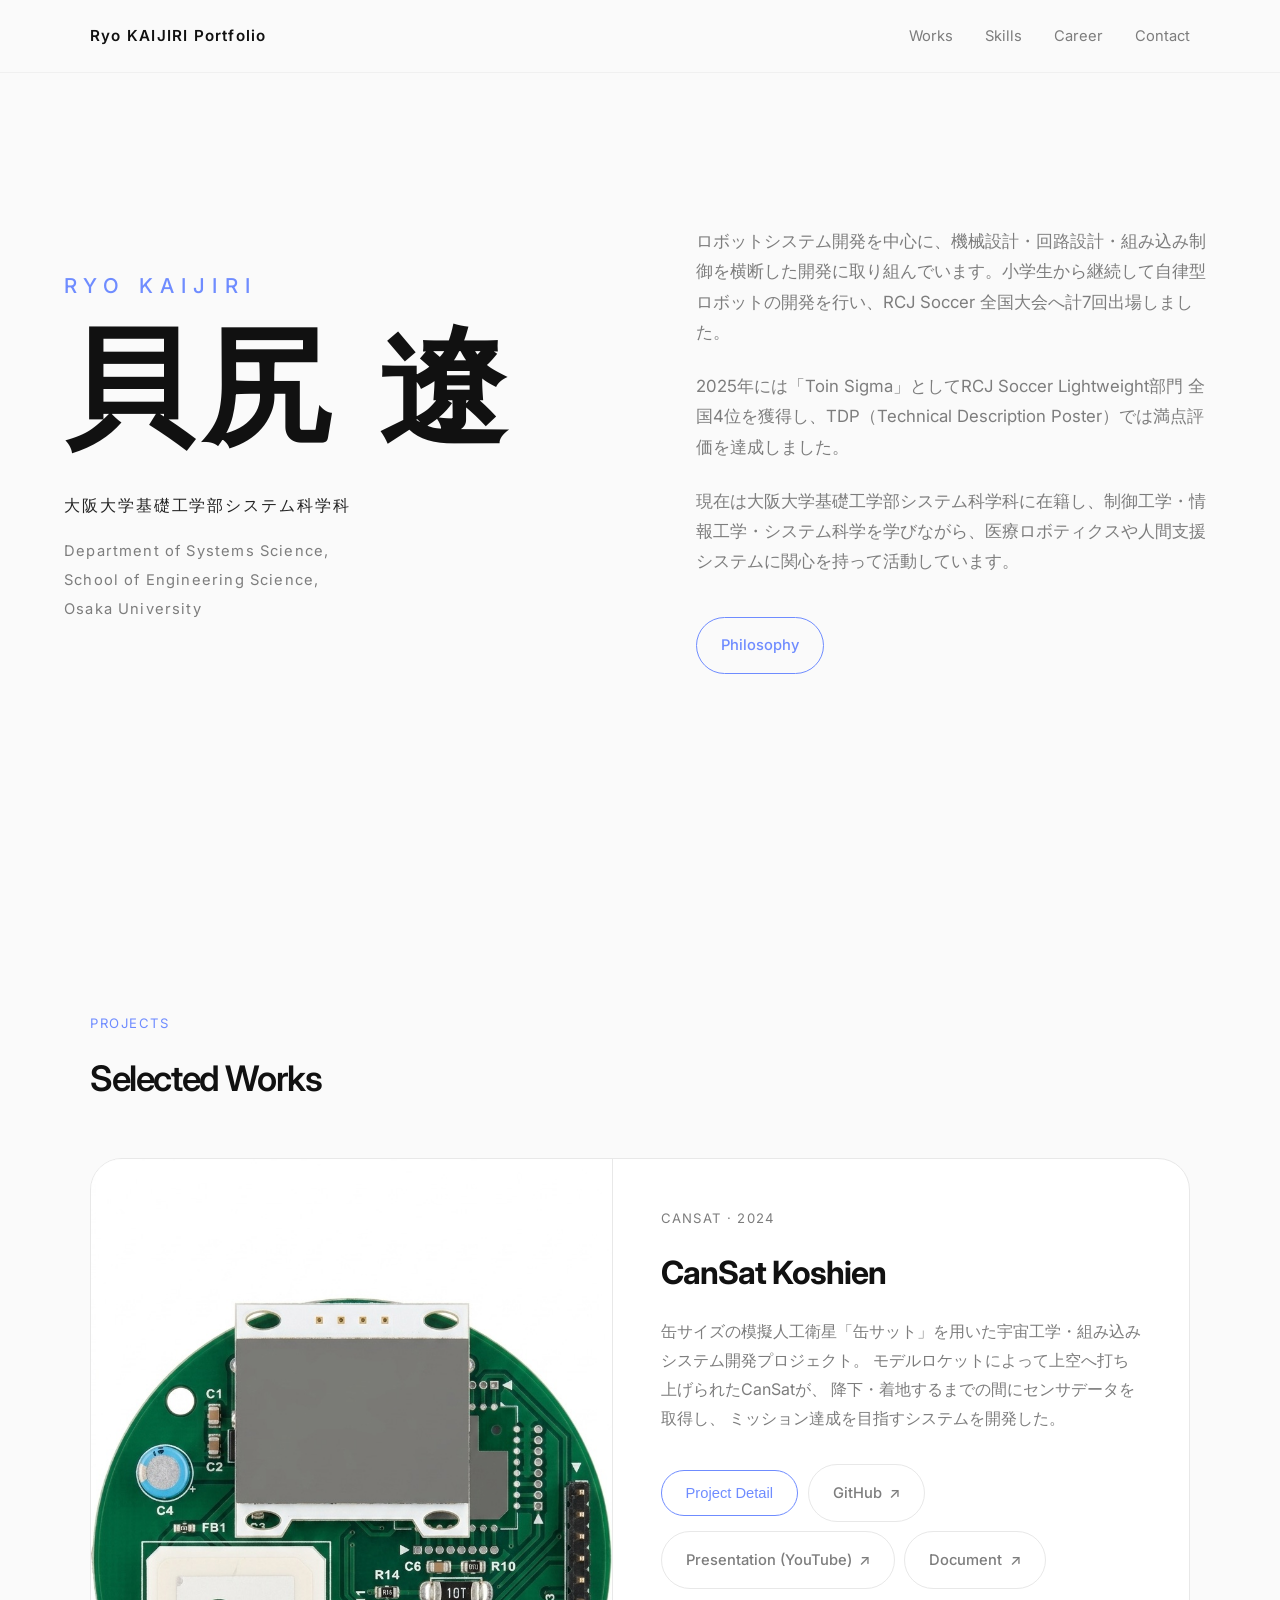
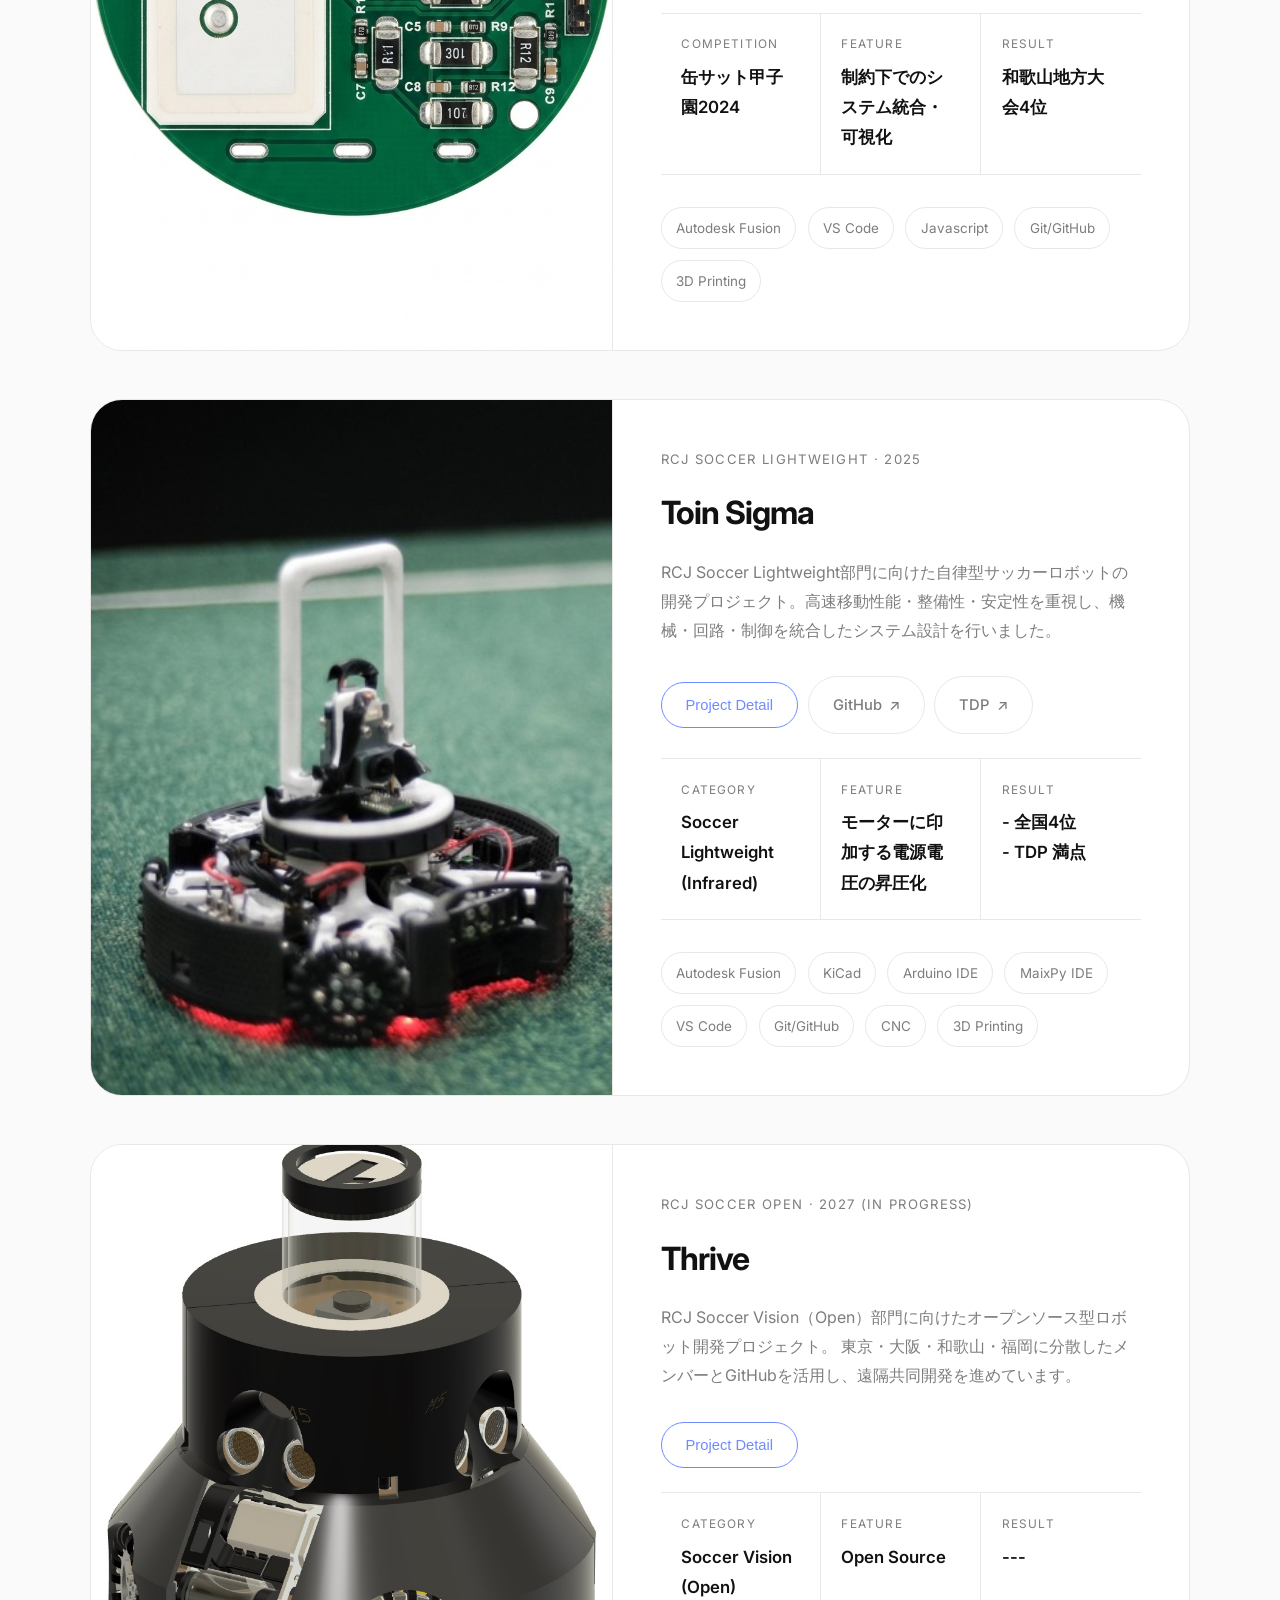
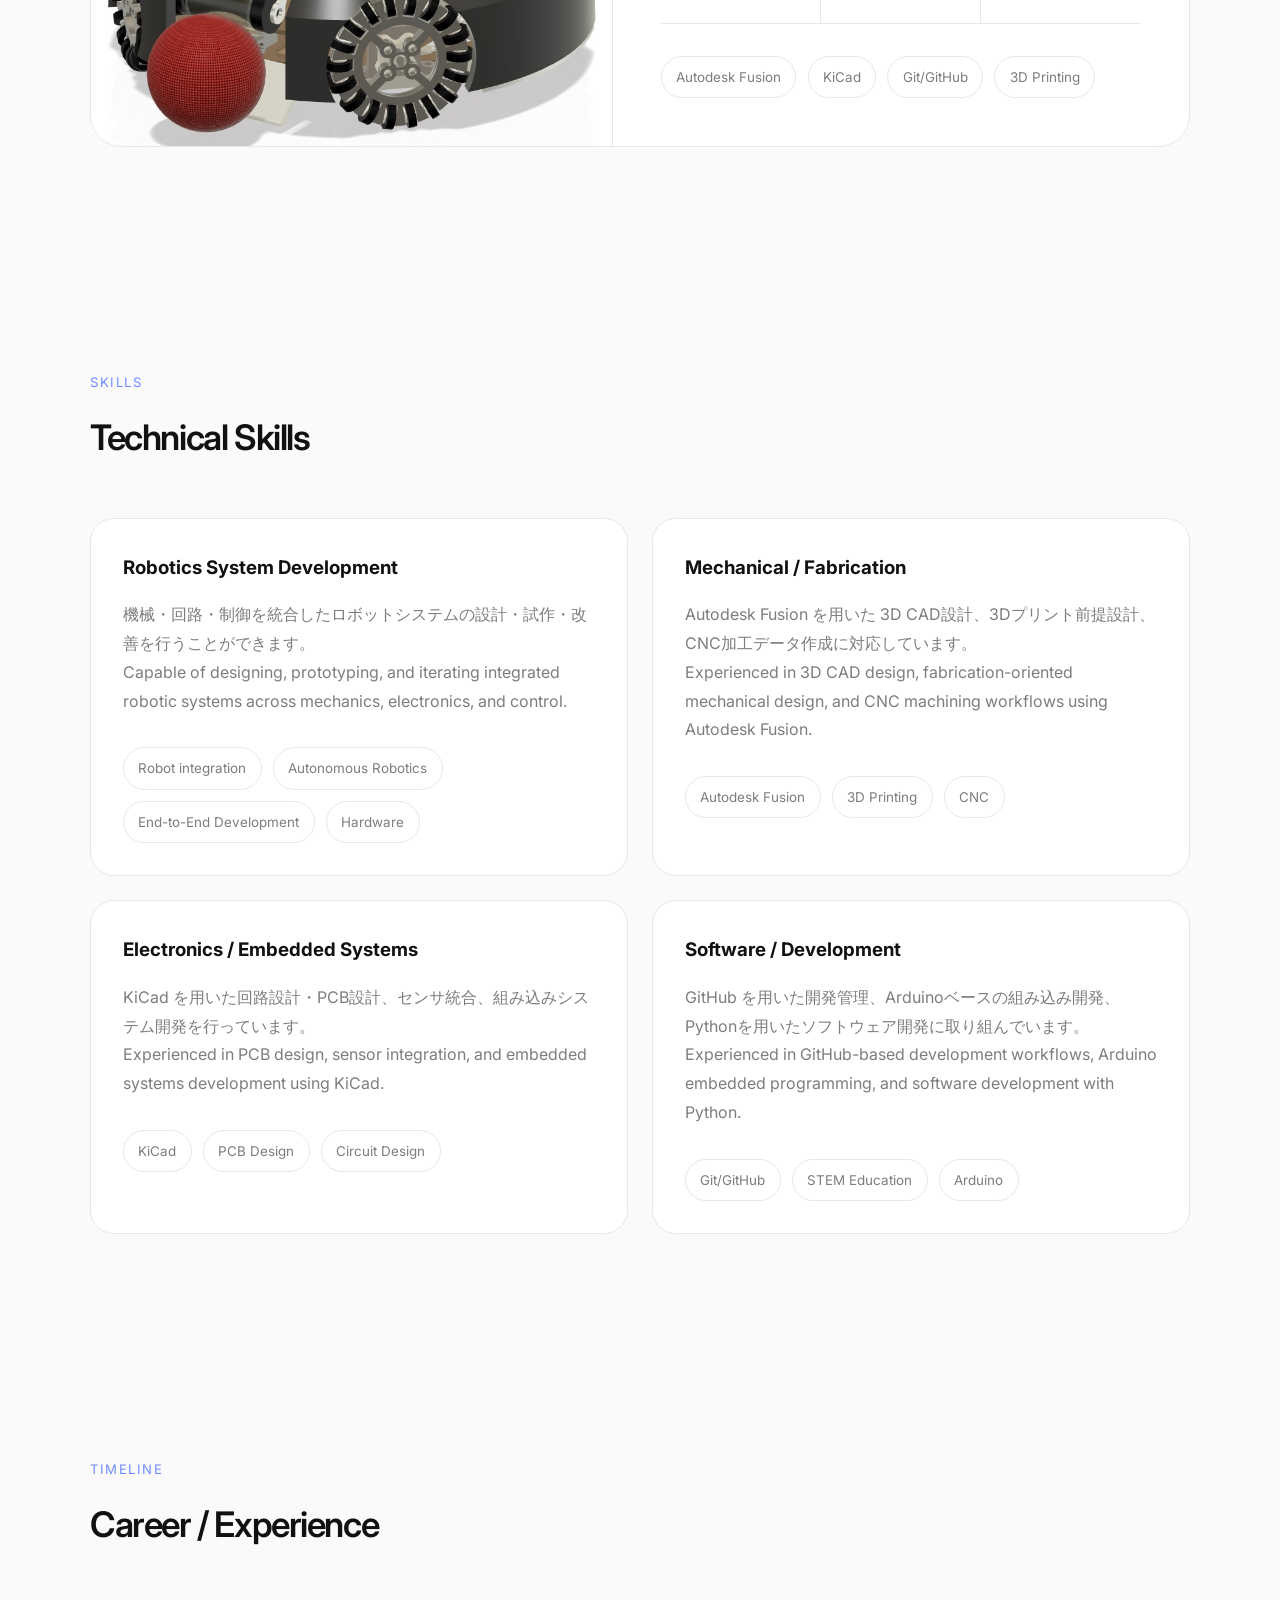
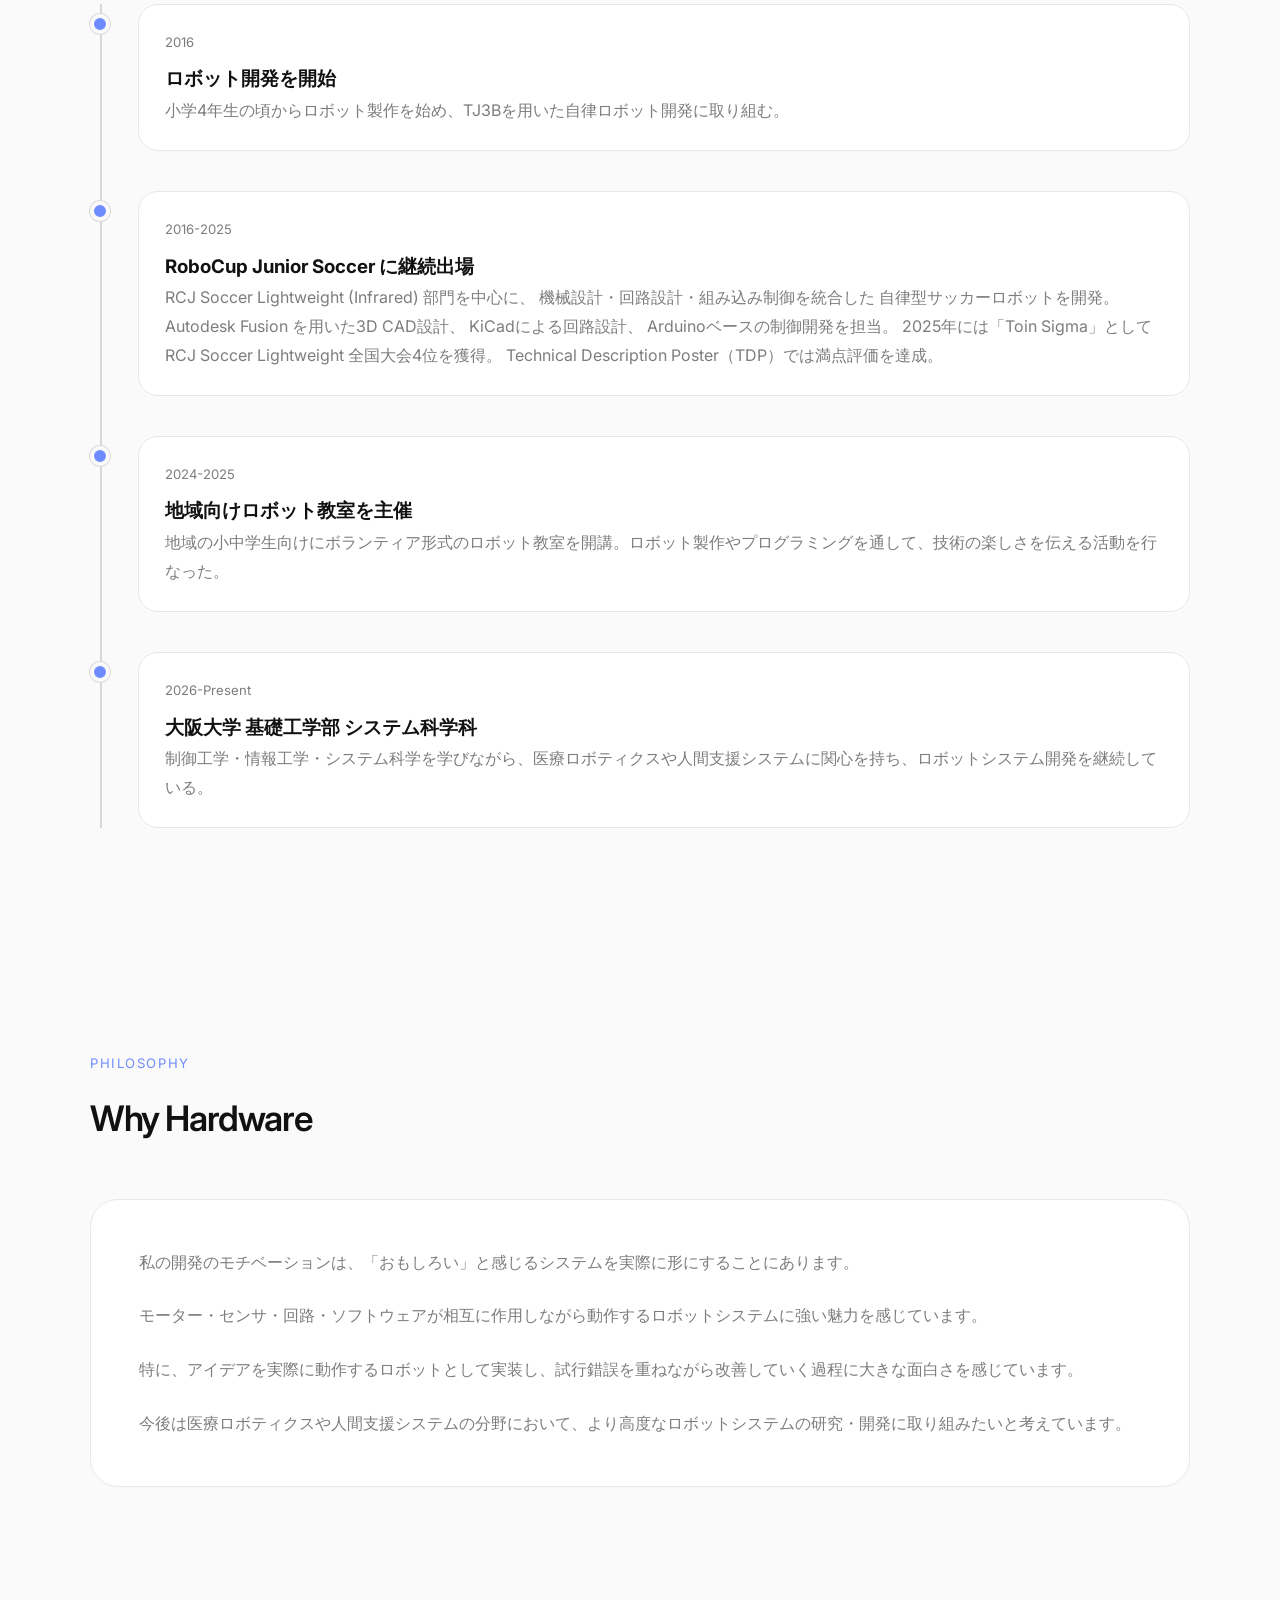
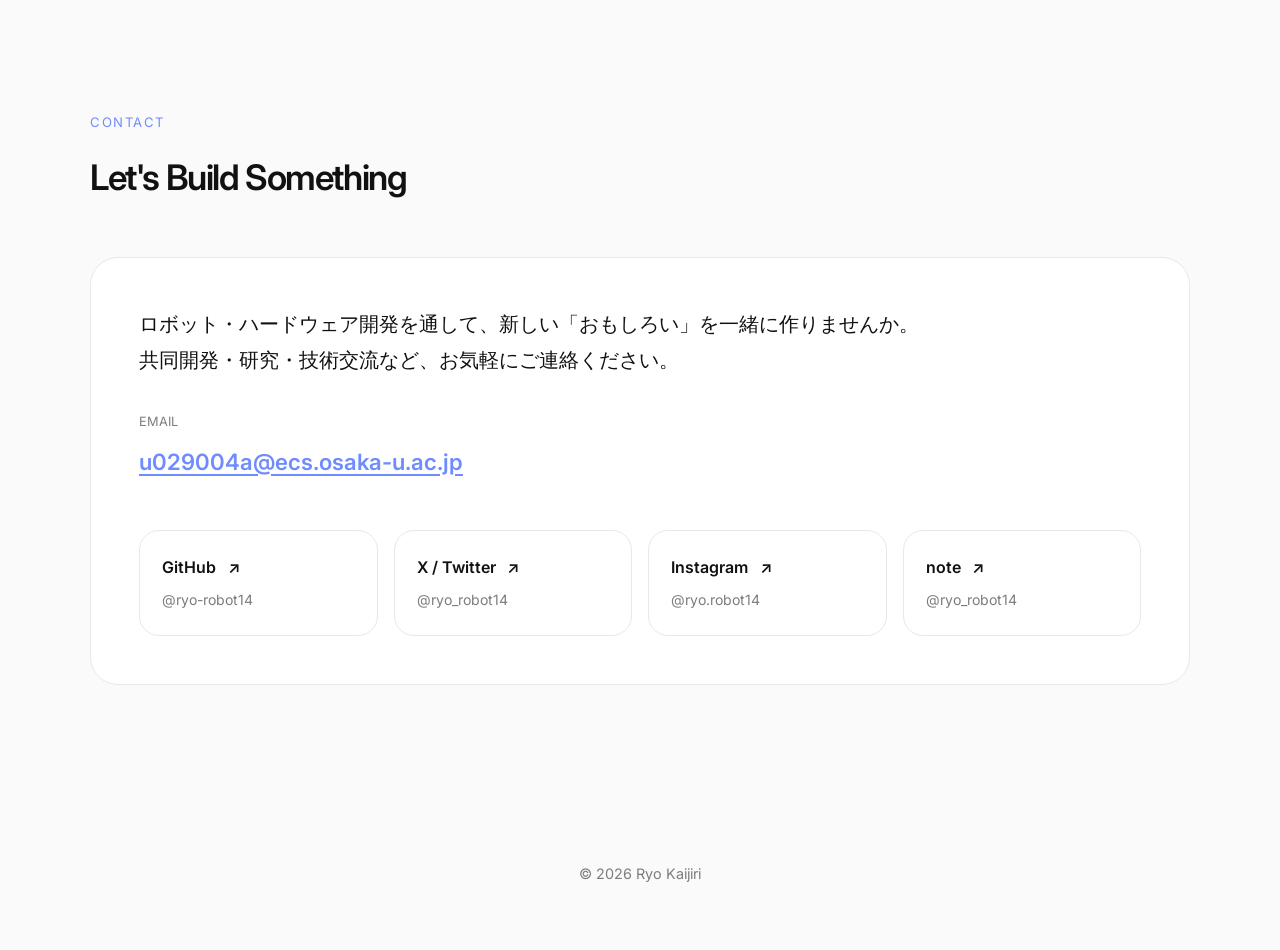
==== commit 93c7c768: "Update mobileに対応した" ====
--- a/index.html
+++ b/index.html
@@ -19,9 +19,6 @@
     box-sizing:border-box;
 }
 
-*{
-  text-align: justify !important;
-}
 
 :root{
     --bg:#fafafa;
@@ -45,7 +42,7 @@
 }
 
 .container{
-    width:min(1100px,90%);
+    width:min(1100px,92%);
     margin:auto;
 }
 
@@ -106,7 +103,7 @@
     display:flex;
     flex-direction:column;
     justify-content:center;
-    padding-left:10rem;
+    padding-left:clamp(0rem, 5vw, 10rem);
 }
 
 .hero-left h1{
@@ -153,7 +150,7 @@
 .hero-right{
     color:var(--muted);
     font-size:1.05rem;
-    padding-right:10rem;
+    padding-right:clamp(0rem, 5vw, 10rem);
 }
 
 .hero-right p{
@@ -349,8 +346,6 @@
     align-items:center;
     justify-content:center;
 
-    margin-top:2rem;
-
     padding:0.9rem 1.5rem;
 
     border:1px solid var(--accent);
@@ -366,8 +361,6 @@
     cursor:pointer;
 
     transition:0.25s;
-
-    margin-bottom:2rem;
 }
 
 .read-more-button:hover{
@@ -378,11 +371,12 @@
 
 .project-buttons{
     display:flex;
-    gap:1rem;
+    gap:0.6rem;
     flex-wrap:wrap;
-
-    margin-top:2rem;
-    margin-bottom:2rem;
+    align-items:center;
+
+    margin-top:1.5rem;
+    margin-bottom:1.5rem;
 }
 
 .external-link-button{
@@ -390,15 +384,13 @@
     align-items:center;
     justify-content:center;
 
-    margin-top:2rem;
-
     padding:0.9rem 1.5rem;
 
-    border:1px solid var(--accent);
+    border:1px solid var(--line);
     border-radius:999px;
 
     background:transparent;
-    color:var(--accent);
+    color:var(--muted);
 
     text-decoration:none;
     font-size:0.92rem;
@@ -407,13 +399,11 @@
     cursor:pointer;
 
     transition:0.25s;
-
-    margin-bottom:2rem;
 }
 
 .external-link-button:hover{
-    background:var(--accent);
-    color:white;
+    border-color:var(--accent);
+    color:var(--accent);
     transform:translateY(-2px);
 }
 
@@ -592,6 +582,14 @@
     font-size:0.88rem;
 }
 
+.scroll-hint{
+    display:none;
+}
+
+.scroll-dots{
+    display:none;
+}
+
 footer{
     padding:4rem 0;
     text-align:center;
@@ -629,26 +627,312 @@
     .hero-left{
         padding-left:0;
     }
+
+    .hero-right{
+        padding-right:0;
+    }
+
+}
+
+.nav-hamburger{
+    display:none;
+    flex-direction:column;
+    gap:5px;
+    background:none;
+    border:none;
+    cursor:pointer;
+    padding:4px;
+}
+
+.nav-hamburger span{
+    display:block;
+    width:22px;
+    height:2px;
+    background:var(--text);
+    border-radius:2px;
+    transition:0.25s;
+}
+
+.nav-hamburger.open span:nth-child(1){
+    transform:translateY(7px) rotate(45deg);
+}
+
+.nav-hamburger.open span:nth-child(2){
+    opacity:0;
+}
+
+.nav-hamburger.open span:nth-child(3){
+    transform:translateY(-7px) rotate(-45deg);
+}
+
+.nav-mobile-menu{
+    display:none;
+    flex-direction:column;
+    background:rgba(250,250,250,0.97);
+    backdrop-filter:blur(12px);
+    border-top:1px solid var(--line);
+    padding:1.5rem 1.5rem;
+    gap:1.2rem;
+}
+
+.nav-mobile-menu a{
+    text-decoration:none;
+    color:var(--muted);
+    font-size:1rem;
+    transition:0.2s;
+}
+
+.nav-mobile-menu a:hover{
+    color:var(--accent);
+}
+
+.nav-mobile-menu.open{
+    display:flex;
 }
 
 @media(max-width:640px){
+
+    .nav-hamburger{
+        display:flex;
+    }
 
     .nav-links{
         display:none;
     }
 
     .hero{
-        padding-top:4rem;
-    }
-
-    .hero h1{
-        font-size:4rem;
+        padding-top:5rem;
+        padding-bottom:3.5rem;
+        min-height:auto;
+    }
+
+    /* hero：画面端との余白 */
+    .hero-grid{
+        gap:2rem;
+        padding-left:1.2rem;
+        padding-right:1.2rem;
+    }
+
+    /* h1全体の下余白を締める */
+    .hero-left h1{
+        font-size:3.2rem;
+        margin-bottom:1.4rem;
+    }
+
+    /* "Ryo KAIJIRI" のラベルと名前の間 */
+    .hero-name-en{
+        margin-bottom:0.7rem;
+    }
+
+    /* 学校名ブロック全体の縦間隔 */
+    .hero-meta{
+        gap:0.4rem;
+    }
+
+    /* 日本語校名：行間を締めてコンパクトに */
+    .jp-school{
+        line-height:1.6;
+        letter-spacing:0.06em;
+    }
+
+    /* 英語校名：行間・文字サイズを調整 */
+    .en-school{
+        line-height:1.6;
+        font-size:0.85rem;
+    }
+
+    /* 本文段落の下余白を詰める */
+    .hero-right p{
+        margin-bottom:1rem;
+        font-size:0.95rem;
+        line-height:1.75;
+    }
+
+    /* Philosophyボタンの上余白 */
+    .detail-button{
+        margin-top:0.5rem;
     }
 
     .project-body,
     .contact-box,
     .thought-box{
-        padding:2rem;
+        padding:1.5rem;
+    }
+
+    .project h3{
+        font-size:1.5rem;
+    }
+
+    .section-title{
+        font-size:1.7rem;
+    }
+
+    section{
+        padding:4rem 0;
+    }
+
+    .email-address{
+        font-size:1rem;
+        word-break:break-all;
+        overflow-wrap:break-word;
+    }
+
+    .contact-message{
+        font-size:1rem;
+    }
+
+    /* スマホ横スクロール：.projectsをスクロールコンテナに変換 */
+    .projects{
+        display:flex;
+        flex-direction:row;
+        gap:1rem;
+        overflow-x:auto;
+        scroll-snap-type:x mandatory;
+        -webkit-overflow-scrolling:touch;
+        scrollbar-width:none;
+        /* コンテナ幅を画面端まで広げてスナップを自然に */
+        margin-left:calc((100vw - 92%) / -2);
+        margin-right:calc((100vw - 92%) / -2);
+        padding-left:calc((100vw - 92%) / 2);
+        padding-right:calc((100vw - 92%) / 2);
+        /* 縦方向overflow対策 */
+        padding-bottom:1.5rem;
+    }
+
+    .projects::-webkit-scrollbar{
+        display:none;
+    }
+
+    /* 各カードを横スクロール用に */
+    .project{
+        flex:0 0 85vw;
+        min-width:0;
+        scroll-snap-align:center;
+        display:flex;
+        flex-direction:column;
+        /* grid指定を上書き */
+        grid-template-columns:unset;
+    }
+
+    .project-image{
+        border-right:none;
+        border-bottom:1px solid var(--line);
+        min-height:220px;
+        width:100%;
+    }
+
+    /* スクロール位置のヒント表示 */
+    #works .section-head{
+        position:relative;
+    }
+
+    .scroll-hint{
+        display:flex;
+        align-items:center;
+        gap:0.4rem;
+        font-size:0.8rem;
+        color:var(--muted);
+        margin-top:0.5rem;
+        letter-spacing:0.05em;
+        transition:opacity 0.4s;
+    }
+
+    .scroll-hint-arrow{
+        display:inline-block;
+        animation:nudge 1.6s ease-in-out infinite;
+    }
+
+    @keyframes nudge{
+        0%,100%{ transform:translateX(0); }
+        50%{ transform:translateX(5px); }
+    }
+
+    /* ドットインジケーター */
+    .scroll-dots{
+        display:flex;
+        justify-content:center;
+        gap:0.5rem;
+        margin-top:1rem;
+    }
+
+    .scroll-dot{
+        width:6px;
+        height:6px;
+        border-radius:50%;
+        background:var(--line);
+        transition:background 0.3s, width 0.3s;
+    }
+
+    .scroll-dot.active{
+        background:var(--accent);
+        width:18px;
+        border-radius:3px;
+    }
+
+    .project-buttons{
+        flex-direction:row;
+        flex-wrap:wrap;
+        gap:0.5rem;
+    }
+
+    .external-link-button,
+    .read-more-button{
+        font-size:0.82rem;
+        padding:0.65rem 1.1rem;
+    }
+
+    .thought-box{
+        font-size:0.95rem;
+    }
+
+    .timeline{
+        padding-left:2rem;
+    }
+
+    .timeline-dot{
+        left:-2.1rem;
+    }
+
+    .timeline-content{
+        padding:1.2rem;
+    }
+
+    /* skills 横スクロール */
+    .skills{
+        display:flex;
+        flex-direction:row;
+        gap:1rem;
+        overflow-x:auto;
+        scroll-snap-type:x mandatory;
+        -webkit-overflow-scrolling:touch;
+        scrollbar-width:none;
+        margin-left:calc((100vw - 92%) / -2);
+        margin-right:calc((100vw - 92%) / -2);
+        padding-left:calc((100vw - 92%) / 2);
+        padding-right:calc((100vw - 92%) / 2);
+        padding-bottom:1.5rem;
+        /* gridを解除 */
+        grid-template-columns:unset;
+    }
+
+    .skills::-webkit-scrollbar{
+        display:none;
+    }
+
+    .skill-card{
+        flex:0 0 78vw;
+        min-width:0;
+        scroll-snap-align:center;
+        padding:1.4rem;
+    }
+
+    .tags{
+        gap:0.5rem;
+    }
+
+    .tag{
+        font-size:0.8rem;
+        padding:0.4rem 0.7rem;
     }
 }
 
@@ -672,6 +956,19 @@
             <a href="#contact">Contact</a>
         </div>
 
+        <button class="nav-hamburger" aria-label="メニューを開く" aria-expanded="false">
+            <span></span>
+            <span></span>
+            <span></span>
+        </button>
+
+    </div>
+
+    <div class="nav-mobile-menu">
+        <a href="#works">Works</a>
+        <a href="#skills">Skills</a>
+        <a href="#career">Career</a>
+        <a href="#contact">Contact</a>
     </div>
 
 </nav>
@@ -730,8 +1027,6 @@
 
 </header>
 
-</body>
-</html>
 <section id="works">
 
     <div class="container">
@@ -739,9 +1034,13 @@
         <div class="section-head">
             <div class="section-label">Projects</div>
             <h2 class="section-title">Selected Works</h2>
+            <div class="scroll-hint">
+                <span class="scroll-hint-arrow">→</span>
+                <span>スワイプして閲覧</span>
+            </div>
         </div>
 
-        <div class="projects">
+        <div class="projects" id="projects-scroll">
 
             <article class="project">
 
@@ -1112,6 +1411,13 @@
 
         </div>
 
+        <!-- スマホ用ドットインジケーター -->
+        <div class="scroll-dots" id="scroll-dots">
+            <div class="scroll-dot active"></div>
+            <div class="scroll-dot"></div>
+            <div class="scroll-dot"></div>
+        </div>
+
     </div>
 
 </section>
@@ -1123,9 +1429,13 @@
         <div class="section-head">
             <div class="section-label">Skills</div>
             <h2 class="section-title">Technical Skills</h2>
+            <div class="scroll-hint">
+                <span class="scroll-hint-arrow">→</span>
+                <span>スワイプして閲覧</span>
+            </div>
         </div>
 
-        <div class="skills">
+        <div class="skills" id="skills-scroll">
 
             <div class="skill-card">
 
@@ -1208,6 +1518,14 @@
 
             </div>
 
+        </div>
+
+        <!-- スマホ用ドットインジケーター（skills） -->
+        <div class="scroll-dots" id="skills-dots">
+            <div class="scroll-dot active"></div>
+            <div class="scroll-dot"></div>
+            <div class="scroll-dot"></div>
+            <div class="scroll-dot"></div>
         </div>
 
     </div>
@@ -1469,6 +1787,54 @@
 
 });
 
+/* ハンバーガーメニュー */
+const hamburger = document.querySelector('.nav-hamburger');
+const mobileMenu = document.querySelector('.nav-mobile-menu');
+
+hamburger.addEventListener('click', () => {
+    const isOpen = hamburger.classList.toggle('open');
+    mobileMenu.classList.toggle('open', isOpen);
+    hamburger.setAttribute('aria-expanded', isOpen);
+});
+
+mobileMenu.querySelectorAll('a').forEach(link => {
+    link.addEventListener('click', () => {
+        hamburger.classList.remove('open');
+        mobileMenu.classList.remove('open');
+        hamburger.setAttribute('aria-expanded', false);
+    });
+});
+
+/* 横スクロール：ドットインジケーター（汎用） */
+function initScrollDots(scrollerId, dotsId, cardSelector){
+    const scroller = document.getElementById(scrollerId);
+    const dotsWrap = document.getElementById(dotsId);
+    if(!scroller || !dotsWrap) return;
+
+    const cards = scroller.querySelectorAll(cardSelector);
+    const dots  = dotsWrap.querySelectorAll('.scroll-dot');
+
+    function updateDots(){
+        const scrollLeft  = scroller.scrollLeft;
+        const cardWidth   = cards[0] ? cards[0].offsetWidth + parseFloat(getComputedStyle(scroller).gap || 16) : 1;
+        const activeIndex = Math.round(scrollLeft / cardWidth);
+        dots.forEach((d, i) => d.classList.toggle('active', i === activeIndex));
+    }
+
+    scroller.addEventListener('scroll', updateDots, { passive: true });
+
+    /* 各セクションの .scroll-hint を対象にフェード */
+    const hint = scroller.closest('section') && scroller.closest('section').querySelector('.scroll-hint');
+    if(hint){
+        scroller.addEventListener('scroll', () => {
+            hint.style.opacity = scroller.scrollLeft > 20 ? '0' : '1';
+        }, { passive: true });
+    }
+}
+
+initScrollDots('projects-scroll', 'scroll-dots',  '.project');
+initScrollDots('skills-scroll',   'skills-dots',   '.skill-card');
+
 </script>
 </body>
 </html>
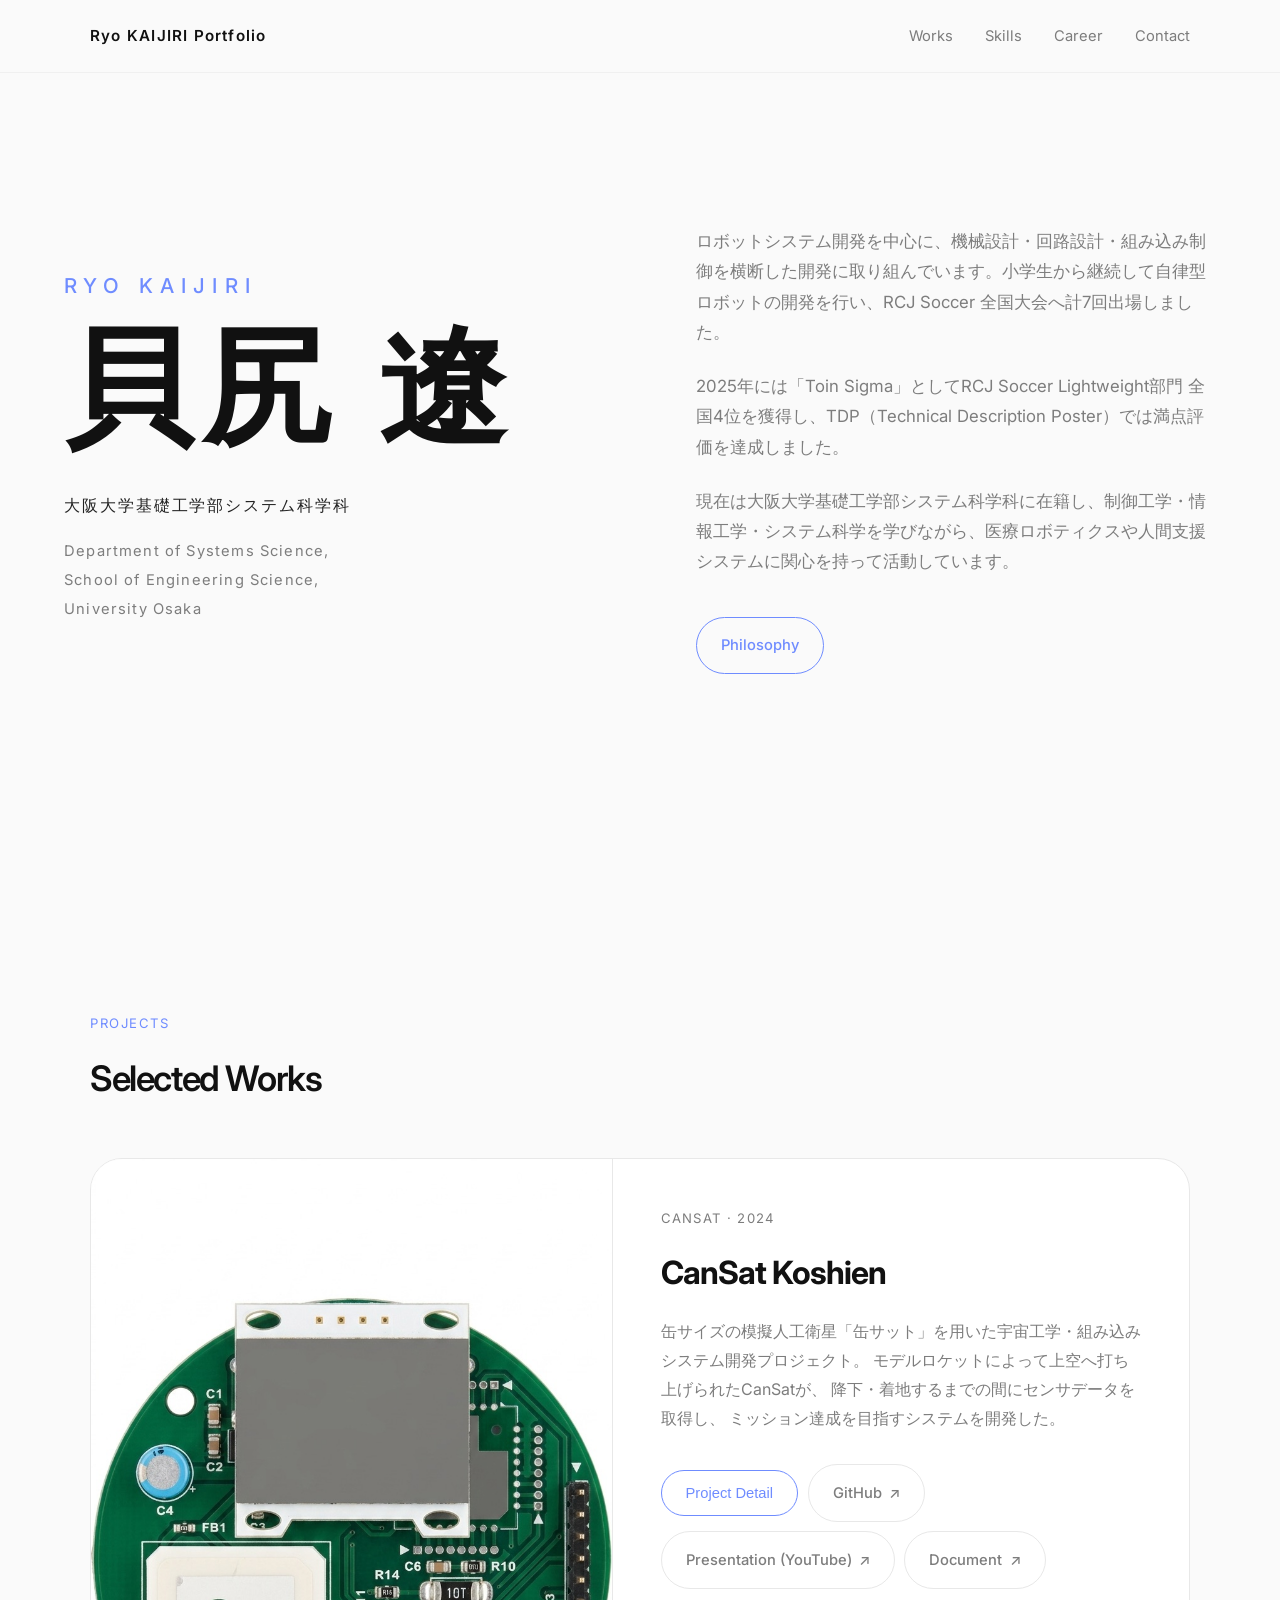
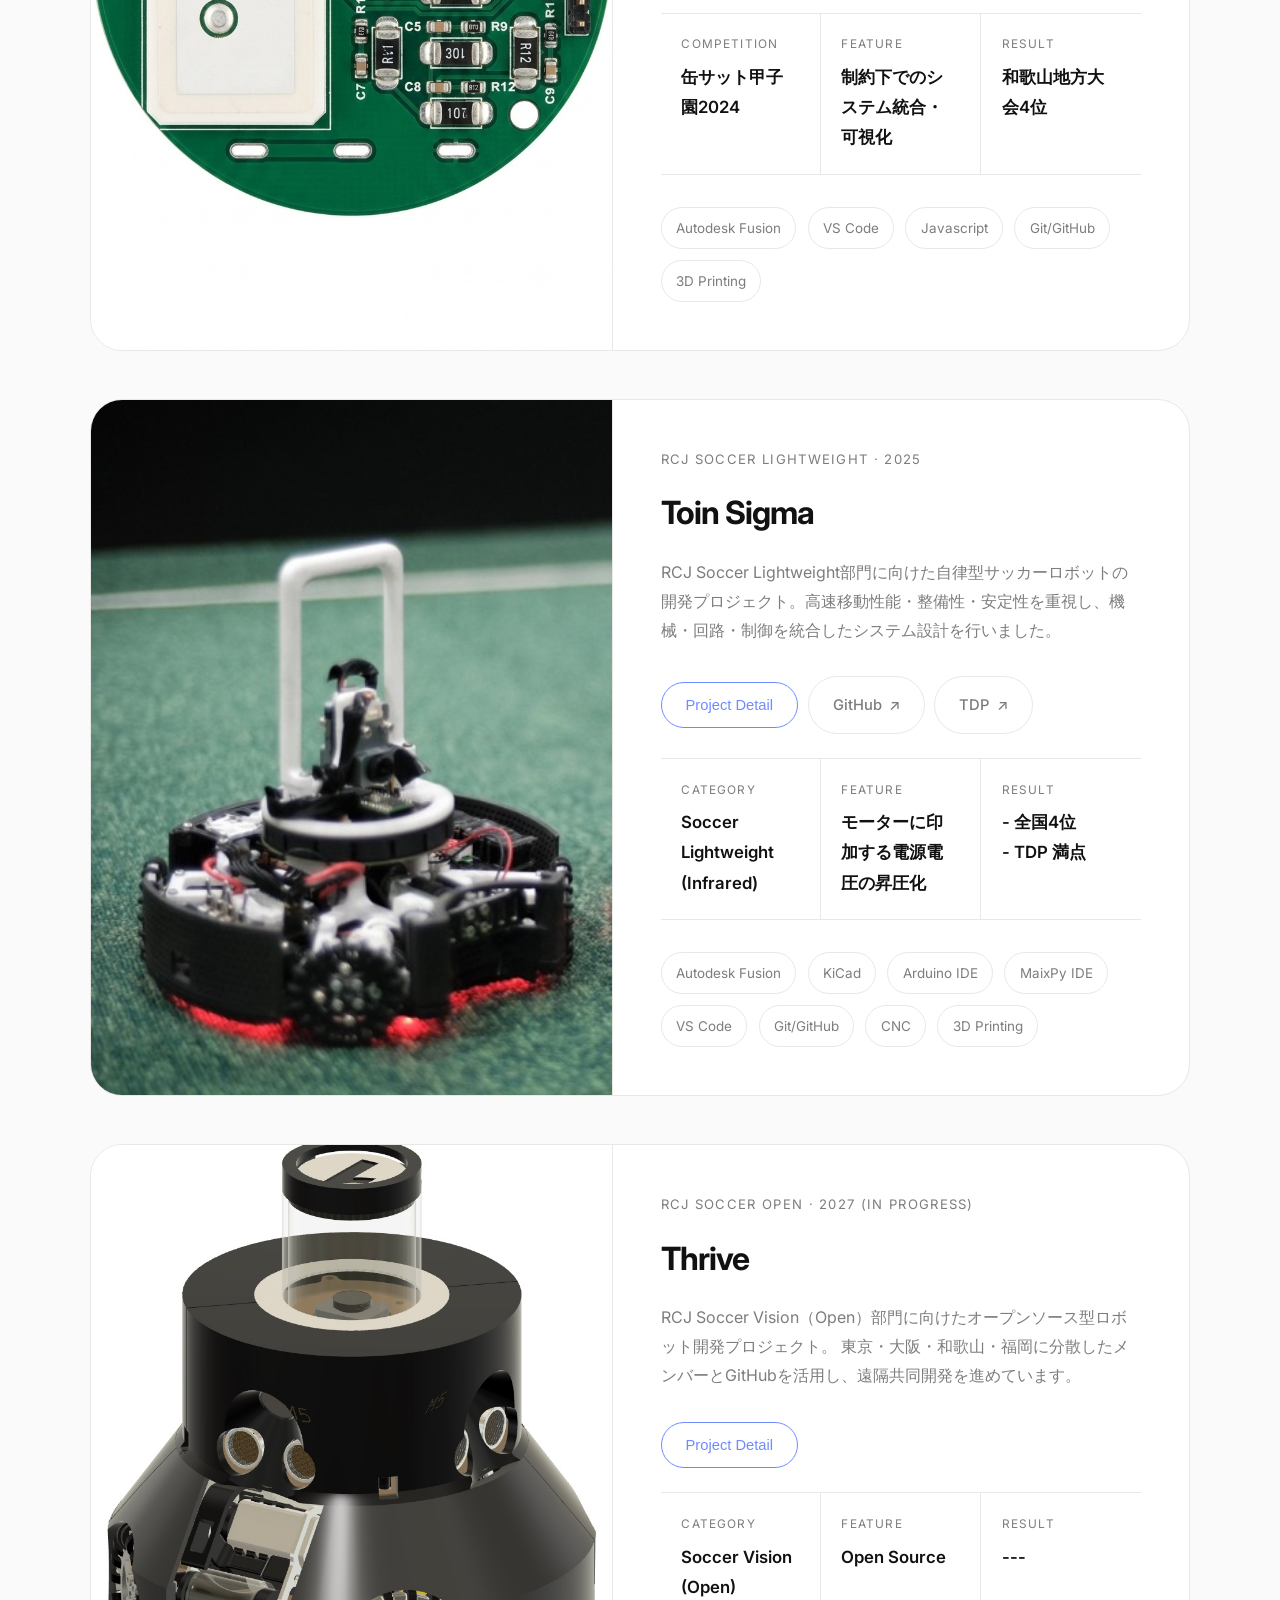
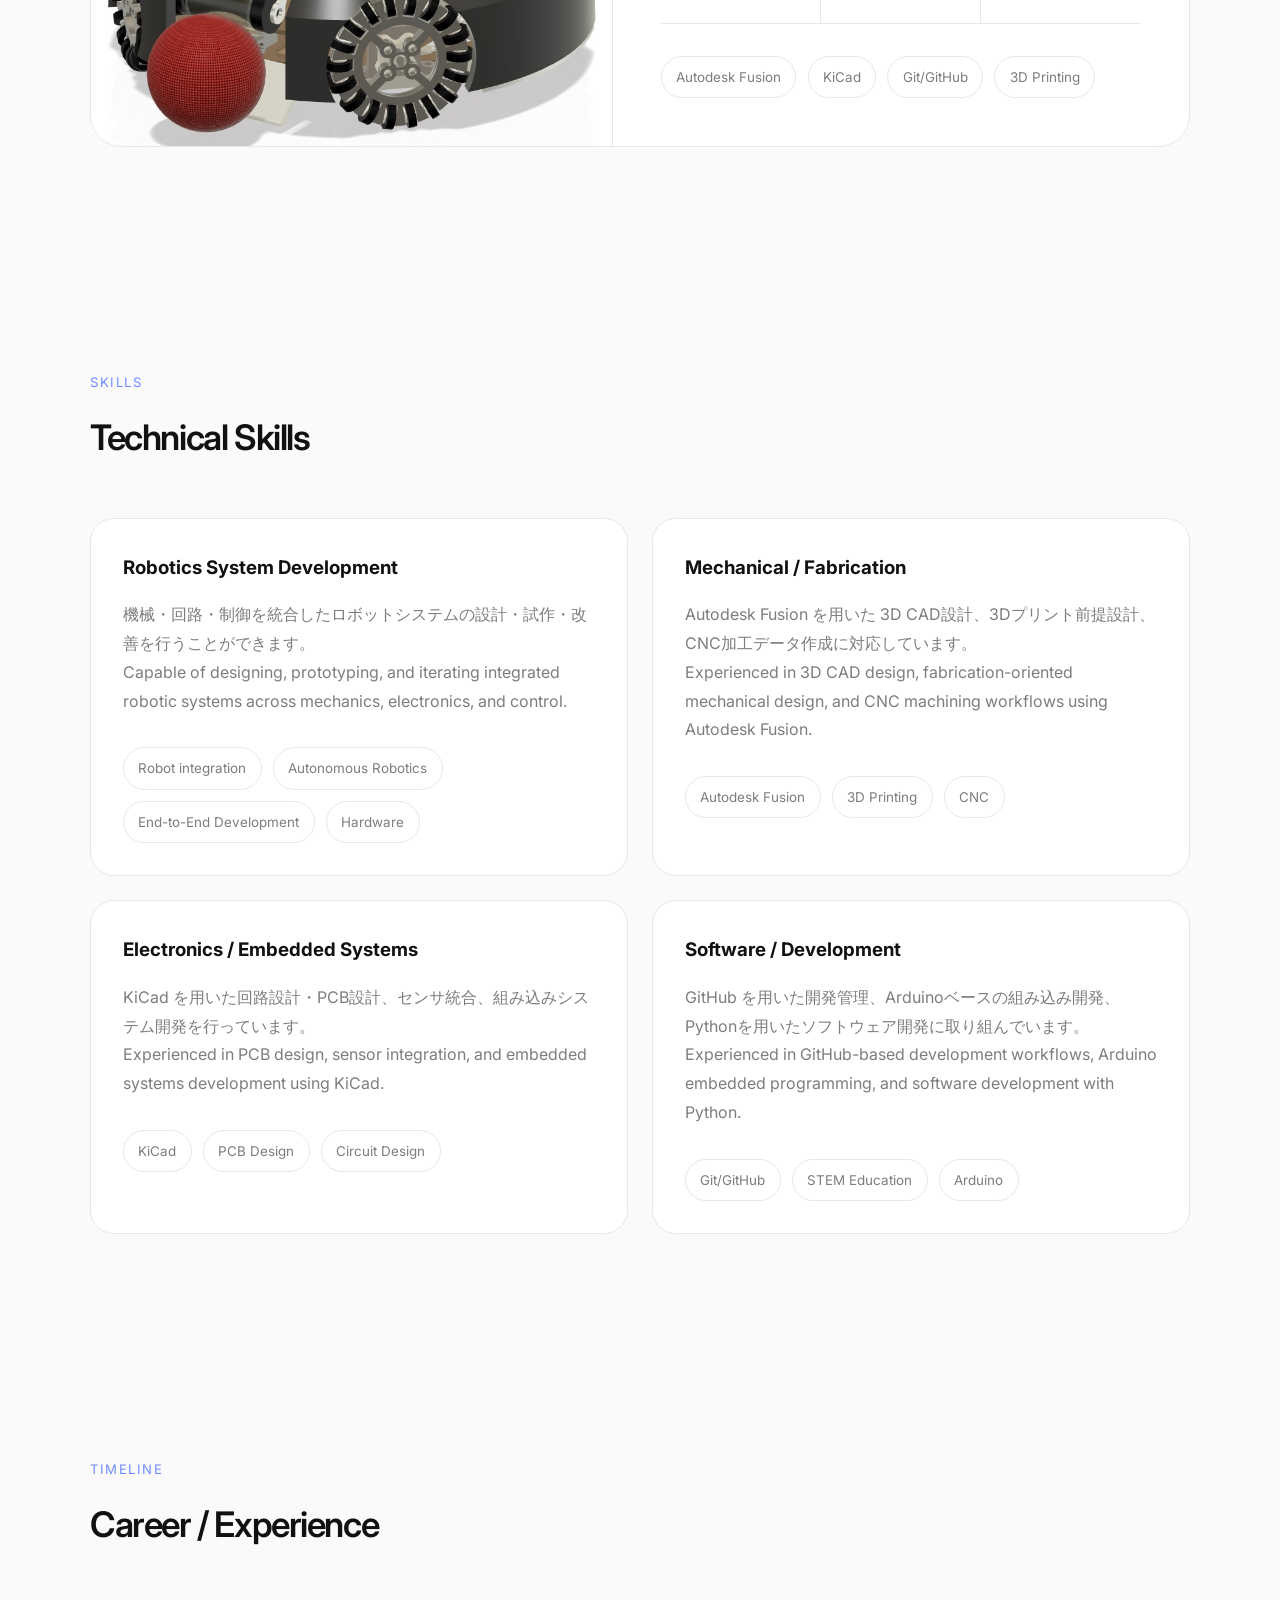
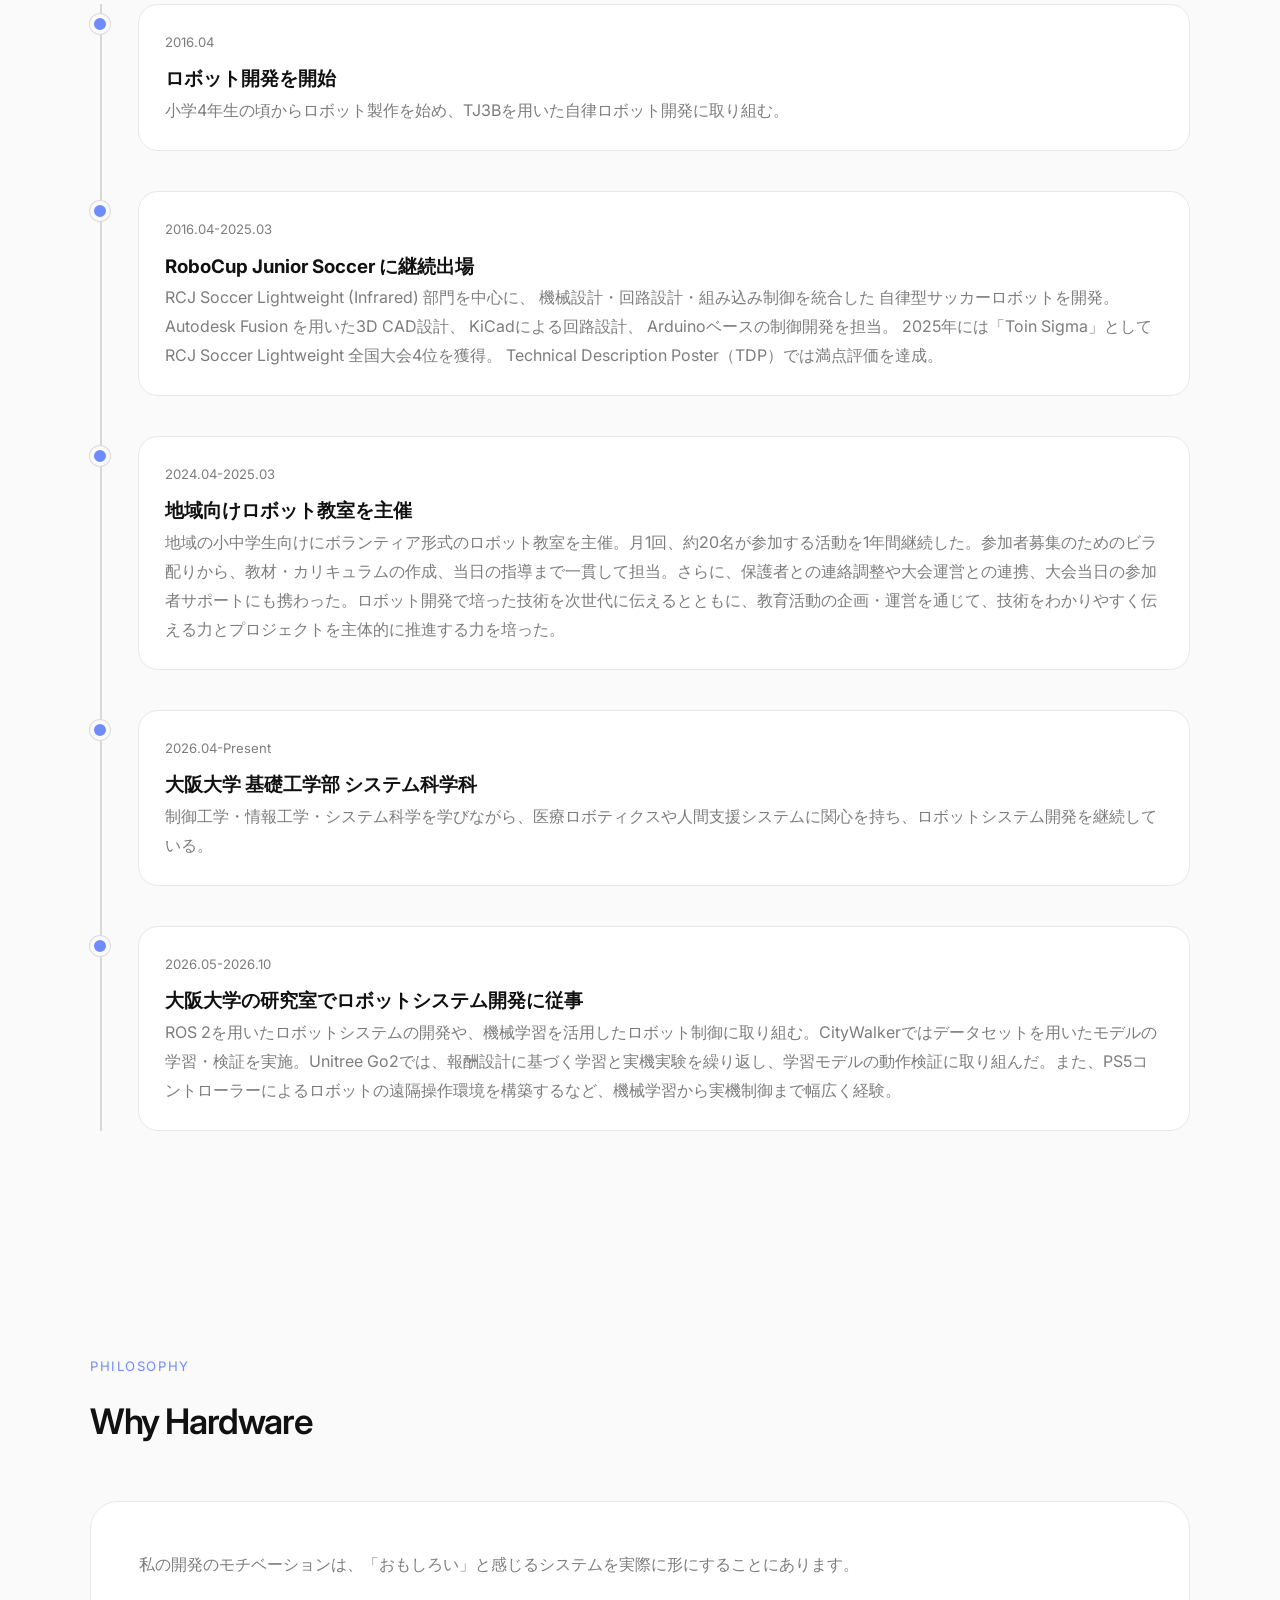
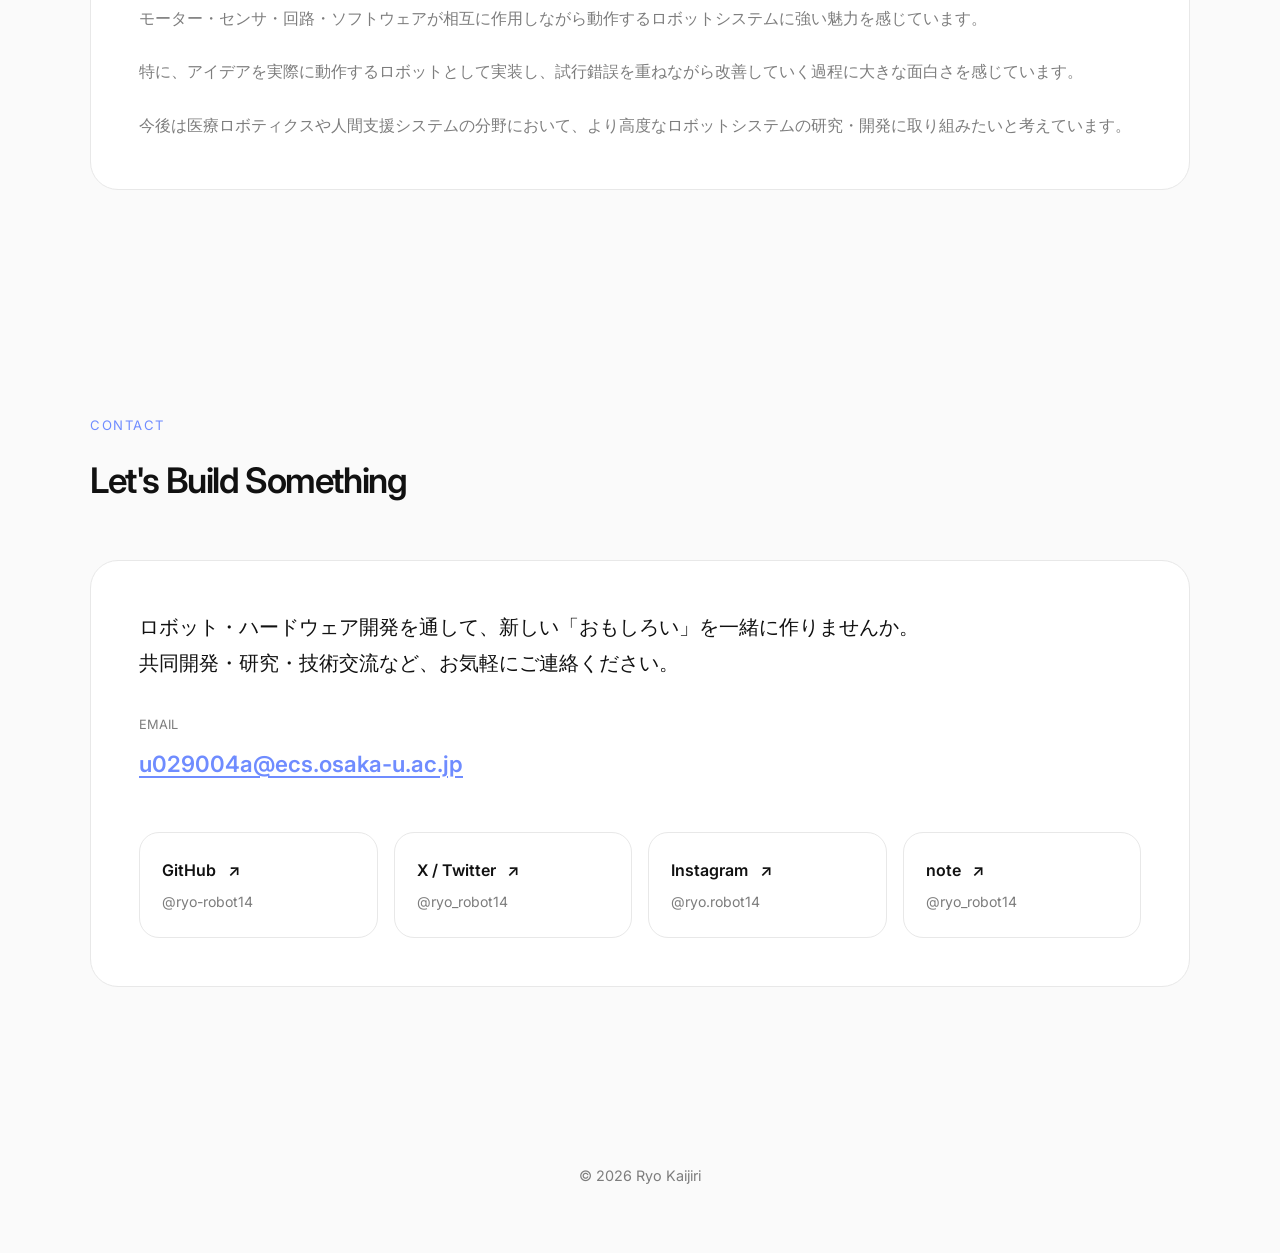
==== commit 894f7321: "Update index.html" ====
--- a/index.html
+++ b/index.html
@@ -10,6 +10,13 @@
 <link rel="preconnect" href="https://fonts.gstatic.com" crossorigin>
 
 <link href="https://fonts.googleapis.com/css2?family=Inter:wght@300;400;500;600;700&display=swap" rel="stylesheet">
+
+<meta property="og:url" content="https://ryo-robot14.github.io">
+<meta property="og:type" content="website">
+<meta property="og:title" content="Ryo KAIJIRI Portfolio">
+<meta property="og:description" content="">
+<meta property="og:site_name" content="Ryo KAIJIRI Portfolio">
+<meta property="og:image" content="images/thumbnail.jpg">
 
 <style>
 
@@ -996,7 +1003,7 @@
                 <div class="en-school">
                     Department of Systems Science,<br>
                     School of Engineering Science,<br>
-                    Osaka University
+                    University Osaka
                 </div>
 
             </div>
@@ -1034,10 +1041,10 @@
         <div class="section-head">
             <div class="section-label">Projects</div>
             <h2 class="section-title">Selected Works</h2>
-            <div class="scroll-hint">
+            <!--<div class="scroll-hint">
                 <span class="scroll-hint-arrow">→</span>
                 <span>スワイプして閲覧</span>
-            </div>
+            </div>-->
         </div>
 
         <div class="projects" id="projects-scroll">
@@ -1429,10 +1436,10 @@
         <div class="section-head">
             <div class="section-label">Skills</div>
             <h2 class="section-title">Technical Skills</h2>
-            <div class="scroll-hint">
+            <!--<div class="scroll-hint">
                 <span class="scroll-hint-arrow">→</span>
                 <span>スワイプして閲覧</span>
-            </div>
+            </div>-->
         </div>
 
         <div class="skills" id="skills-scroll">
@@ -1550,7 +1557,7 @@
                 <div class="timeline-dot"></div>
 
                 <div class="timeline-content">
-                    <div class="timeline-year">2016</div>
+                    <div class="timeline-year">2016.04</div>
                     <h3>ロボット開発を開始</h3>
                     <p>小学4年生の頃からロボット製作を始め、TJ3Bを用いた自律ロボット開発に取り組む。</p>
                 </div>
@@ -1562,7 +1569,7 @@
                 <div class="timeline-dot"></div>
 
                 <div class="timeline-content">
-                    <div class="timeline-year">2016-2025</div>
+                    <div class="timeline-year">2016.04-2025.03</div>
                     <h3>RoboCup Junior Soccer に継続出場</h3>
                     <p> RCJ Soccer Lightweight (Infrared) 部門を中心に、 機械設計・回路設計・組み込み制御を統合した 自律型サッカーロボットを開発。
                         Autodesk Fusion を用いた3D CAD設計、 KiCadによる回路設計、 Arduinoベースの制御開発を担当。
@@ -1577,9 +1584,9 @@
                 <div class="timeline-dot"></div>
 
                 <div class="timeline-content">
-                    <div class="timeline-year">2024-2025</div>
+                    <div class="timeline-year">2024.04-2025.03</div>
                     <h3>地域向けロボット教室を主催</h3>
-                    <p> 地域の小中学生向けにボランティア形式のロボット教室を開講。ロボット製作やプログラミングを通して、技術の楽しさを伝える活動を行なった。</p>
+                    <p> 地域の小中学生向けにボランティア形式のロボット教室を主催。月1回、約20名が参加する活動を1年間継続した。参加者募集のためのビラ配りから、教材・カリキュラムの作成、当日の指導まで一貫して担当。さらに、保護者との連絡調整や大会運営との連携、大会当日の参加者サポートにも携わった。ロボット開発で培った技術を次世代に伝えるとともに、教育活動の企画・運営を通じて、技術をわかりやすく伝える力とプロジェクトを主体的に推進する力を培った。</p>
                 </div>
 
             </div>
@@ -1589,9 +1596,21 @@
                 <div class="timeline-dot"></div>
 
                 <div class="timeline-content">
-                    <div class="timeline-year">2026-Present</div>
+                    <div class="timeline-year">2026.04-Present</div>
                     <h3>大阪大学 基礎工学部 システム科学科</h3>
                     <p>制御工学・情報工学・システム科学を学びながら、医療ロボティクスや人間支援システムに関心を持ち、ロボットシステム開発を継続している。</p>
+                </div>
+
+            </div>
+
+            <div class="timeline-item">
+
+                <div class="timeline-dot"></div>
+
+                <div class="timeline-content">
+                    <div class="timeline-year">2026.05-2026.10</div>
+                    <h3>大阪大学の研究室でロボットシステム開発に従事</h3>
+                    <p>ROS 2を用いたロボットシステムの開発や、機械学習を活用したロボット制御に取り組む。CityWalkerではデータセットを用いたモデルの学習・検証を実施。Unitree Go2では、報酬設計に基づく学習と実機実験を繰り返し、学習モデルの動作検証に取り組んだ。また、PS5コントローラーによるロボットの遠隔操作環境を構築するなど、機械学習から実機制御まで幅広く経験。</p>
                 </div>
 
             </div>
